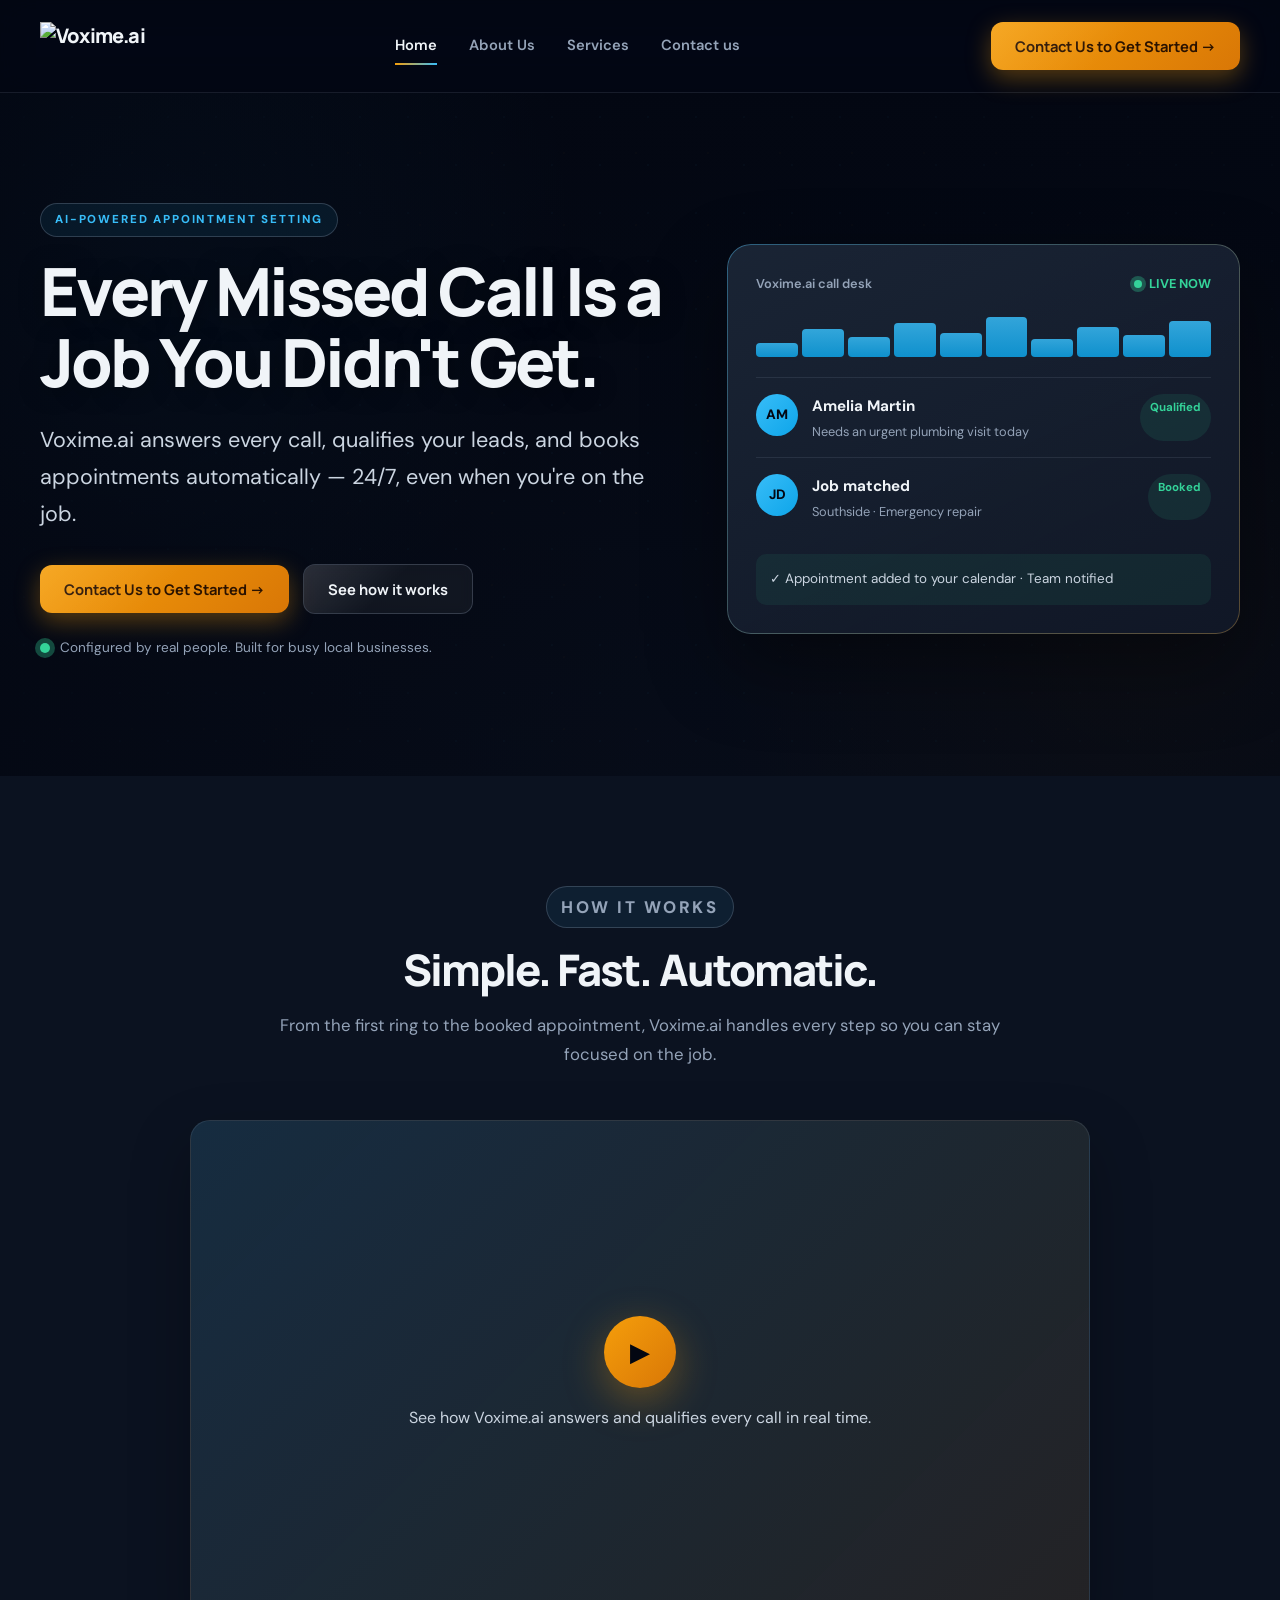
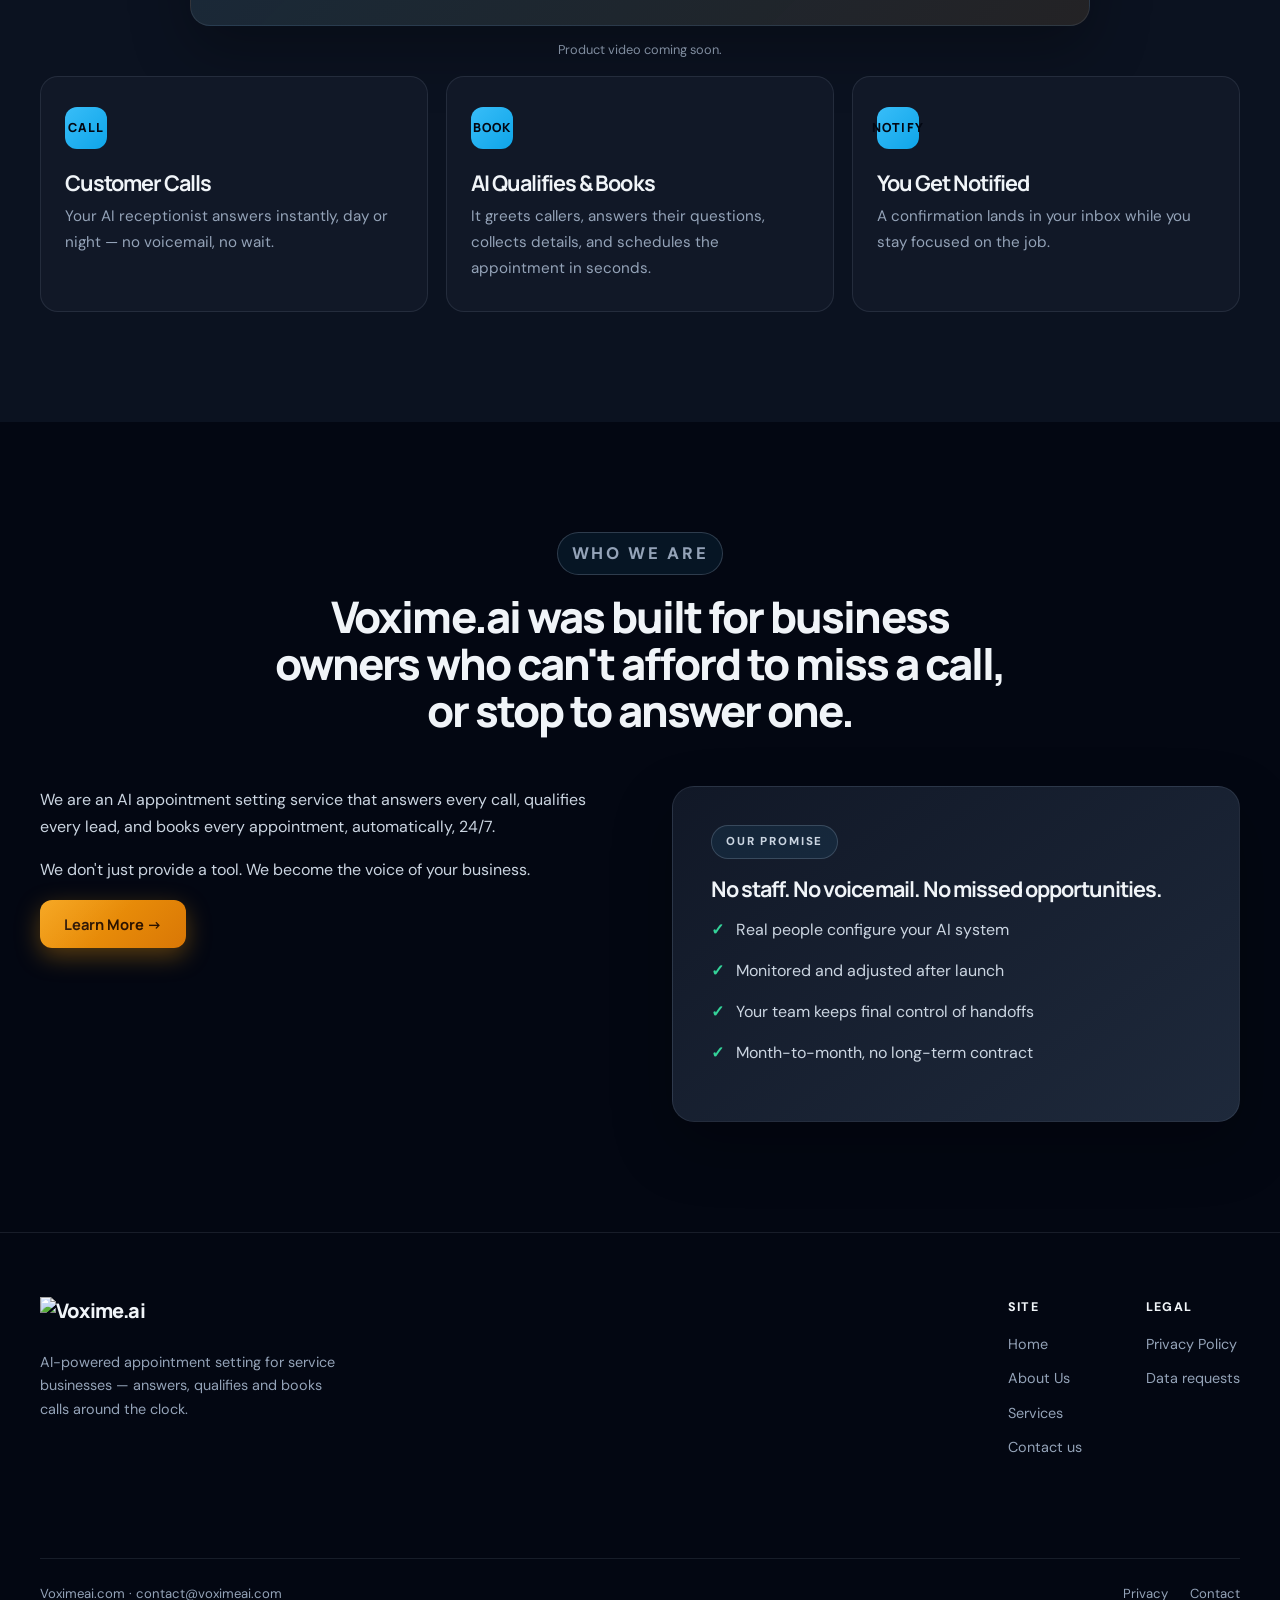
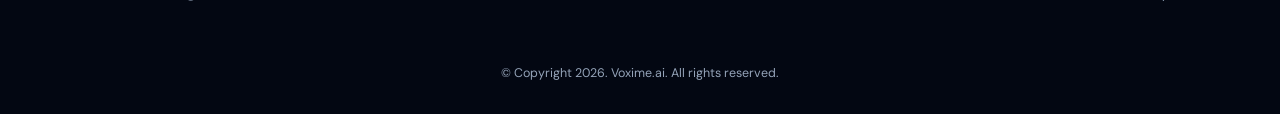
==== index.html @ 86b323f3 "First sample" ====
<!doctype html>
<html lang="en">
<head>
  <meta charset="utf-8">
  <meta name="viewport" content="width=device-width,initial-scale=1">
  <meta name="description" content="Voxime.ai answers every call, qualifies your leads, and books appointments automatically — 24/7.">
  <title>Voxime.ai | Every Missed Call Is a Job You Didn't Get</title>
  <link rel="icon" type="image/x-icon" href="favicon.ico">
  <link rel="stylesheet" href="styles.css">
</head>
<body class="voxime-scope">
  <canvas id="vox-canvas" aria-hidden="true"></canvas>

  <header class="header">
    <div class="container">
      <a class="brand" href="index.html"><img src="https://images.leadconnectorhq.com/image/f_webp/q_80/r_1200/u_https://assets.cdn.filesafe.space/rJCuCqvYiJBdzFqlkOZs/media/69e96a3b2db6a3cb8281d30a.png" alt="Voxime.ai" height="48"></a>
      <button class="menu" aria-label="Open navigation" aria-expanded="false">☰</button>
      <nav>
        <a aria-current="page" href="index.html">Home</a>
        <a href="about-us.html">About Us</a>
        <a href="services.html">Services</a>
        <a href="contactus.html">Contact us</a>
      </nav>
      <a class="cta" href="contactus.html">Contact Us to Get Started →</a>
    </div>
  </header>

  <main>
    <section class="hero">
      <img class="hero-bg" src="https://images.leadconnectorhq.com/image/f_webp/q_80/r_1200/u_https://assets.cdn.filesafe.space/rJCuCqvYiJBdzFqlkOZs/media/69e9031da48992f689a5d74e.png" alt="" aria-hidden="true" width="800" height="1200" onerror="this.style.display='none'">
      <div class="glow-orb" aria-hidden="true" style="left:-6%;top:8%"></div>
      <div class="glow-orb orb-2" aria-hidden="true" style="right:-8%;bottom:-6%"></div>
      <div class="container hero-grid">
        <div data-reveal>
          <p class="eyebrow">AI-powered appointment setting</p>
          <h1>Every Missed Call Is a Job You Didn't Get.</h1>
          <p class="lede">Voxime.ai answers every call, qualifies your leads, and books appointments automatically — 24/7, even when you're on the job.</p>
          <div class="hero-actions">
            <a class="btn amber" href="contactus.html">Contact Us to Get Started →</a>
            <a class="btn ghost" href="#how-it-works">See how it works</a>
          </div>
          <p class="microcopy"><span class="dot"></span>Configured by real people. Built for busy local businesses.</p>
        </div>

        <aside class="product-card" aria-label="Live Voxime.ai call dashboard" data-reveal style="transition-delay:.1s">
          <div class="product-top"><span>Voxime.ai call desk</span><span class="live"><i class="pulse"></i>LIVE NOW</span></div>
          <div class="live-wave" aria-hidden="true">
            <i></i><i></i><i></i><i></i><i></i><i></i><i></i><i></i><i></i><i></i>
          </div>
          <div class="call-row"><span class="avatar">AM</span><div><strong>Amelia Martin</strong><p>Needs an urgent plumbing visit today</p></div><span class="status">Qualified</span></div>
          <div class="call-row"><span class="avatar">JD</span><div><strong>Job matched</strong><p>Southside · Emergency repair</p></div><span class="status">Booked</span></div>
          <div class="insight">✓ Appointment added to your calendar · Team notified</div>
        </aside>
      </div>
    </section>

    <section id="how-it-works" class="section tint">
      <div class="container">
        <div class="section-head" data-reveal>
          <p class="eyebrow">How It Works</p>
          <h2>Simple. Fast. Automatic.</h2>
          <p>From the first ring to the booked appointment, Voxime.ai handles every step so you can stay focused on the job.</p>
        </div>
        <div class="video-embed" data-reveal>
          <div class="video-placeholder" role="img" aria-label="Voxime.ai product video">
            <button type="button" class="play-btn" aria-label="Play product video">▶</button>
            <p class="video-caption">See how Voxime.ai answers and qualifies every call in real time.</p>
          </div>
          <p class="notice" style="text-align:center;margin-top:14px">Product video coming soon.</p>
        </div>
        <div class="flow" data-reveal-group data-reveal>
          <div data-reveal-item data-step="Call">
            <h3>Customer Calls</h3>
            <p>Your AI receptionist answers instantly, day or night — no voicemail, no wait.</p>
          </div>
          <div data-reveal-item data-step="Book">
            <h3>AI Qualifies &amp; Books</h3>
            <p>It greets callers, answers their questions, collects details, and schedules the appointment in seconds.</p>
          </div>
          <div data-reveal-item data-step="Notify">
            <h3>You Get Notified</h3>
            <p>A confirmation lands in your inbox while you stay focused on the job.</p>
          </div>
        </div>
      </div>
    </section>

    <section class="section">
      <div class="container">
        <div class="section-head" data-reveal>
          <p class="eyebrow">Who We Are</p>
          <h2>Voxime.ai was built for business owners who can't afford to miss a call, or stop to answer one.</h2>
        </div>
        <div class="two">
          <div data-reveal>
            <p>We are an AI appointment setting service that answers every call, qualifies every lead, and books every appointment, automatically, 24/7.</p>
            <p>We don't just provide a tool. We become the voice of your business.</p>
            <a class="btn amber" href="about-us.html">Learn More →</a>
          </div>
          <aside class="side-panel" data-reveal style="transition-delay:.1s">
            <p class="eyebrow">Our Promise</p>
            <h3>No staff. No voicemail. No missed opportunities.</h3>
            <ul class="checklist">
              <li>Real people configure your AI system</li>
              <li>Monitored and adjusted after launch</li>
              <li>Your team keeps final control of handoffs</li>
              <li>Month-to-month, no long-term contract</li>
            </ul>
          </aside>
        </div>
      </div>
    </section>
  </main>

  <footer class="footer">
    <div class="container">
      <div class="footer-brand">
        <a class="brand" href="index.html"><img src="https://images.leadconnectorhq.com/image/f_webp/q_80/r_1200/u_https://assets.cdn.filesafe.space/rJCuCqvYiJBdzFqlkOZs/media/69e96a3b2db6a3cb8281d30a.png" alt="Voxime.ai" height="48"></a>
        <p>AI-powered appointment setting for service businesses — answers, qualifies and books calls around the clock.</p>
      </div>
      <div class="footer-cols">
        <div class="footer-col">
          <p>Site</p>
          <a href="index.html">Home</a>
          <a href="about-us.html">About Us</a>
          <a href="services.html">Services</a>
          <a href="contactus.html">Contact us</a>
        </div>
        <div class="footer-col">
          <p>Legal</p>
          <a href="privacy-policy.html">Privacy Policy</a>
          <a href="contactus.html">Data requests</a>
        </div>
      </div>
      <div class="footer-bottom">
        <span>Voximeai.com · contact@voximeai.com</span>
        <span class="footer-links"><a href="privacy-policy.html">Privacy</a><a href="contactus.html">Contact</a></span>
      </div>
      <div style="width:100%;text-align:center;margin-top:18px;font-size:.78rem;color:var(--vox-text-3)">
        © Copyright 2026. Voxime.ai. All rights reserved.
      </div>
    </div>
  </footer>

  <button class="totop" aria-label="Back to top">↑</button>
  <script src="script.js"></script>
</body>
</html>
---- styles.css ----
@import url('https://fonts.googleapis.com/css2?family=DM+Sans:opsz,wght@9..40,400;9..40,500;9..40,600;9..40,700&family=Manrope:wght@500;600;700;800;900&display=swap');

/* ======================================================================
   VOXIME.AI — AAA-ACCESSIBLE, ANIMATED, GHL-SAFE DESIGN SYSTEM
   Scope: .voxime-scope  |  Variables: --vox-*
   ====================================================================== */

.voxime-scope {
  /* ---- Tokens ---- */
  --vox-void:#030712;
  --vox-void-2:#050b18;
  --vox-navy:#0B1220;
  --vox-navy-2:#111827;
  --vox-ocean:#123a52;
  --vox-slate:#1e293b;

  --vox-sky:#38BDF8;
  --vox-sky-deep:#0EA5E9;
  --vox-sky-glow:rgba(56,189,248,.35);

  --vox-amber:#F59E0B;
  --vox-amber-deep:#D97706;
  --vox-amber-glow:rgba(245,158,11,.35);

  --vox-mint:#34D399;
  --vox-mint-deep:#059669;
  --vox-mint-glow:rgba(52,211,153,.32);

  --vox-text:#F0F4F8;
  --vox-text-2:#CBD5E1;
  --vox-text-3:#94A3B8;
  --vox-muted:#64748B;

  --vox-line:rgba(148,163,184,.14);
  --vox-line-strong:rgba(148,163,184,.28);

  --vox-max:1200px;
  --vox-ease:cubic-bezier(.22,1,.36,1);
  --vox-ease-bounce:cubic-bezier(.34,1.56,.64,1);
  --vox-shadow:0 24px 60px rgba(0,0,0,.28);
  --vox-shadow-lg:0 32px 80px rgba(0,0,0,.38);
}

/* ---- Reset within scope only ---- */
.voxime-scope,
.voxime-scope *,
.voxime-scope *::before,
.voxime-scope *::after { box-sizing:border-box; }

html { scroll-behavior:smooth; }

body.voxime-scope {
  margin:0;
  color:var(--vox-text);
  background:var(--vox-void);
  font:400 16px/1.7 'DM Sans',Arial,sans-serif;
  -webkit-font-smoothing:antialiased;
  -moz-osx-font-smoothing:grayscale;
  overflow-x:hidden;
}

.voxime-scope a { color:inherit; text-decoration:none; }
.voxime-scope img { max-width:100%; display:block; }
.voxime-scope h1,
.voxime-scope h2,
.voxime-scope h3,
.voxime-scope p { margin-top:0; }

/* ---- Accessibility: focus, selection ---- */
.voxime-scope ::selection { background:var(--vox-amber); color:var(--vox-void); }
.voxime-scope :focus-visible {
  outline:3px solid var(--vox-amber);
  outline-offset:3px;
  border-radius:6px;
}

@media (prefers-reduced-motion: reduce){
  .voxime-scope *,
  .voxime-scope *::before,
  .voxime-scope *::after {
    animation-duration:.001ms !important;
    animation-iteration-count:1 !important;
    transition-duration:.001ms !important;
    scroll-behavior:auto !important;
  }
  #vox-canvas { display:none; }
  .voxime-scope .glow-orb { display:none; }
  .voxime-scope .hero-illustration { animation:none; }
}

/* ---- Container ---- */
.voxime-scope .container {
  width:min(calc(100% - 48px), var(--vox-max));
  margin-inline:auto;
  position:relative;
  z-index:2;
}

/* ---- Typography scale (fluid, AAA-contrast) ---- */
.voxime-scope h1,
.voxime-scope h2,
.voxime-scope h3,
.voxime-scope .h1,
.voxime-scope .h2,
.voxime-scope .h3 {
  font-family:'Manrope',sans-serif;
  letter-spacing:-.045em;
  line-height:1.08;
  font-weight:800;
  color:var(--vox-text);
}

.voxime-scope h1,
.voxime-scope .h1 {
  max-width:900px;
  margin-bottom:24px;
  font-size:clamp(2.5rem, 5.2vw, 5rem);
}

.voxime-scope h2,
.voxime-scope .h2 {
  font-size:clamp(1.8rem, 3.4vw, 3rem);
  margin-bottom:18px;
}

.voxime-scope h3,
.voxime-scope .h3 {
  font-size:clamp(1.1rem, 1.8vw, 1.35rem);
  margin-bottom:10px;
  font-weight:700;
}

.voxime-scope p {
  color:var(--vox-text-2);
  margin-bottom:16px;
}

.voxime-scope .text-muted { color:var(--vox-text-3); }
.voxime-scope .text-sky { color:var(--vox-sky); }
.voxime-scope .text-amber { color:var(--vox-amber); }
.voxime-scope .text-mint { color:var(--vox-mint); }

/* ---- Buttons ---- */
.voxime-scope .btn,
.voxime-scope .cta {
  display:inline-flex;
  align-items:center;
  justify-content:center;
  gap:8px;
  padding:14px 24px;
  border:0;
  border-radius:12px;
  font:700 .92rem 'Manrope',sans-serif;
  cursor:pointer;
  position:relative;
  overflow:hidden;
  transition:transform .25s var(--vox-ease), box-shadow .25s var(--vox-ease), filter .25s;
}

.voxime-scope .btn::before,
.voxime-scope .cta::before {
  content:'';
  position:absolute;
  inset:0;
  background:linear-gradient(135deg, rgba(255,255,255,.18), transparent 50%);
  opacity:.6;
  pointer-events:none;
}

.voxime-scope .btn:active,
.voxime-scope .cta:active { transform:translateY(0) scale(.98); }

.voxime-scope .btn.amber,
.voxime-scope .cta {
  background:linear-gradient(135deg, var(--vox-amber) 0%, var(--vox-amber-deep) 100%);
  color:#2a1200;
  box-shadow:0 8px 24px var(--vox-amber-glow);
}
.voxime-scope .btn.amber:hover,
.voxime-scope .cta:hover { transform:translateY(-3px); box-shadow:0 16px 34px var(--vox-amber-glow); }

.voxime-scope .btn.sky {
  background:linear-gradient(135deg, var(--vox-sky) 0%, var(--vox-sky-deep) 100%);
  color:#001b2e;
  box-shadow:0 8px 24px var(--vox-sky-glow);
}
.voxime-scope .btn.sky:hover { transform:translateY(-3px); box-shadow:0 16px 34px var(--vox-sky-glow); }

.voxime-scope .btn.ghost {
  background:rgba(255,255,255,.05);
  border:1px solid var(--vox-line-strong);
  color:var(--vox-text);
  backdrop-filter:blur(6px);
}
.voxime-scope .btn.ghost:hover { background:rgba(255,255,255,.1); }

.voxime-scope .btn.dark {
  background:var(--vox-navy-2);
  color:var(--vox-text);
  border:1px solid var(--vox-line);
}
.voxime-scope .btn.dark:hover { background:var(--vox-slate); border-color:var(--vox-line-strong); }

.voxime-scope .btn.block { width:100%; }

/* ---- Animated waveform logo ---- */
.voxime-scope .wavemark {
  display:inline-flex;
  align-items:flex-end;
  gap:3px;
  height:20px;
  margin-right:8px;
}
.voxime-scope .wavemark i {
  display:block;
  width:4px;
  border-radius:3px;
  background:linear-gradient(180deg, var(--vox-sky), var(--vox-mint));
  animation:wavebeat 1.2s ease-in-out infinite;
  transform-origin:bottom;
}
.voxime-scope .wavemark i:nth-child(1){height:35%;animation-delay:-1.0s}
.voxime-scope .wavemark i:nth-child(2){height:100%;animation-delay:-.8s}
.voxime-scope .wavemark i:nth-child(3){height:60%;animation-delay:-.6s}
.voxime-scope .wavemark i:nth-child(4){height:85%;animation-delay:-.4s}
.voxime-scope .wavemark i:nth-child(5){height:45%;animation-delay:-.2s}

@keyframes wavebeat { 0%,100%{transform:scaleY(.45)} 50%{transform:scaleY(1)} }

/* ---- Header ---- */
.voxime-scope .header {
  position:sticky;
  top:0;
  z-index:50;
  background:rgba(3,7,18,.78);
  backdrop-filter:blur(20px) saturate(180%);
  -webkit-backdrop-filter:blur(20px) saturate(180%);
  border-bottom:1px solid var(--vox-line);
  transition:background .3s var(--vox-ease), box-shadow .3s var(--vox-ease);
}
.voxime-scope .header.scrolled {
  background:rgba(3,7,18,.94);
  box-shadow:0 12px 40px rgba(0,0,0,.35);
}
.voxime-scope .header .container {
  height:92px;
  display:flex;
  align-items:center;
  justify-content:space-between;
  gap:28px;
}
.voxime-scope .brand {
  display:flex;
  align-items:center;
  gap:8px;
  font:800 1.25rem 'Manrope',sans-serif;
  letter-spacing:-.04em;
  color:var(--vox-text);
}
.voxime-scope .brand b { color:var(--vox-sky); font-weight:800; }
.voxime-scope .brand img { height:48px; width:auto; }
.voxime-scope .footer-brand .brand img { height:40px; }

.voxime-scope nav {
  display:flex;
  align-items:center;
  gap:32px;
  color:var(--vox-text-3);
  font-size:.92rem;
  font-weight:600;
}
.voxime-scope nav a {
  position:relative;
  padding:8px 0;
  transition:color .25s;
}
.voxime-scope nav a::after {
  content:'';
  position:absolute;
  left:0;
  right:0;
  bottom:2px;
  height:2px;
  background:linear-gradient(90deg, var(--vox-amber), var(--vox-sky));
  transform:scaleX(0);
  transform-origin:left;
  transition:transform .25s var(--vox-ease);
}
.voxime-scope nav a:hover,
.voxime-scope nav a[aria-current=page] { color:var(--vox-text); }
.voxime-scope nav a:hover::after,
.voxime-scope nav a[aria-current=page]::after { transform:scaleX(1); }

.voxime-scope .menu {
  display:none;
  border:0;
  background:transparent;
  color:var(--vox-text);
  font-size:1.5rem;
  line-height:1;
  padding:8px;
  cursor:pointer;
  border-radius:8px;
}
.voxime-scope .menu:hover { background:rgba(255,255,255,.06); }

/* ---- Background canvas for particle network ---- */
#vox-canvas {
  position:fixed;
  inset:0;
  width:100%;
  height:100%;
  pointer-events:none;
  z-index:0;
  opacity:.35;
}

/* ---- Hero ---- */
.voxime-scope .hero {
  position:relative;
  overflow:hidden;
  padding:110px 0 100px;
  background:
    radial-gradient(circle at 10% 20%, rgba(56,189,248,.10) 0%, transparent 35%),
    radial-gradient(circle at 90% 80%, rgba(245,158,11,.08) 0%, transparent 35%),
    linear-gradient(180deg, var(--vox-void) 0%, var(--vox-navy) 100%);
}
.voxime-scope .hero::before {
  content:'';
  position:absolute;
  inset:0;
  background-image:
    radial-gradient(rgba(56,189,248,.06) 1px, transparent 1px),
    radial-gradient(rgba(245,158,11,.04) 1px, transparent 1px);
  background-size:48px 48px, 72px 72px;
  background-position:0 0, 24px 24px;
  pointer-events:none;
  z-index:1;
}
.voxime-scope .hero::after {
  content:'';
  position:absolute;
  inset:0;
  background:linear-gradient(90deg, rgba(3,7,18,.85) 0%, rgba(3,7,18,.55) 50%, rgba(3,7,18,.75) 100%);
  pointer-events:none;
  z-index:1;
}
.voxime-scope .hero-grid {
  position:relative;
  display:grid;
  grid-template-columns:1.1fr .9fr;
  align-items:center;
  gap:60px;
}
.voxime-scope .hero h1 {
  text-shadow:0 2px 24px rgba(0,0,0,.35);
}
.voxime-scope .hero .glow-orb {
  position:absolute;
  width:420px;
  height:420px;
  border-radius:50%;
  background:radial-gradient(circle, rgba(56,189,248,.18) 0%, transparent 65%);
  filter:blur(60px);
  pointer-events:none;
  z-index:0;
  animation:orbMove 12s ease-in-out infinite alternate;
}
.voxime-scope .hero .glow-orb.orb-2 {
  background:radial-gradient(circle, rgba(245,158,11,.14) 0%, transparent 65%);
  animation-duration:16s;
  animation-direction:alternate-reverse;
}
@keyframes orbMove {
  from{transform:translate(-10%, -10%) scale(1)}
  to{transform:translate(10%, 10%) scale(1.08)}
}

.voxime-scope .eyebrow {
  display:inline-flex;
  align-items:center;
  gap:10px;
  margin:0 0 18px;
  color:var(--vox-sky);
  text-transform:uppercase;
  letter-spacing:.16em;
  font-size:.72rem;
  font-weight:800;
  width:fit-content;
  padding:6px 14px;
  border-radius:999px;
  border:1px solid var(--vox-line-strong);
  background:rgba(56,189,248,.08);
}
.voxime-scope .eyebrow::before { display:none; }

.voxime-scope .lede {
  max-width:620px;
  margin-bottom:32px;
  color:var(--vox-text-2);
  font-size:clamp(1.1rem, 2vw, 1.35rem);
  line-height:1.7;
}
.voxime-scope .hero-actions {
  display:flex;
  flex-wrap:wrap;
  gap:14px;
  align-items:center;
  margin-bottom:22px;
}
.voxime-scope .microcopy {
  display:flex;
  align-items:center;
  gap:10px;
  color:var(--vox-text-3);
  font-size:.85rem;
}
.voxime-scope .dot {
  width:10px;
  height:10px;
  border-radius:50%;
  background:var(--vox-mint);
  box-shadow:0 0 0 5px var(--vox-mint-glow);
  animation:pulse-dot 2s infinite;
}
@keyframes pulse-dot { 50%{opacity:.6; transform:scale(.85);} }

/* ---- 3D Product card ---- */
.voxime-scope .product-card {
  position:relative;
  padding:28px;
  border-radius:24px;
  background:linear-gradient(155deg, rgba(30,41,59,.85) 0%, rgba(17,24,39,.95) 100%);
  border:1px solid var(--vox-line);
  box-shadow:var(--vox-shadow-lg);
  transform-style:preserve-3d;
  transition:transform .4s var(--vox-ease), box-shadow .4s;
}
.voxime-scope .product-card:hover {
  transform:perspective(1000px) rotateX(2deg) rotateY(-2deg) translateZ(8px);
  box-shadow:0 40px 90px rgba(0,0,0,.45);
}
.voxime-scope .product-card::after {
  content:'';
  position:absolute;
  inset:-1px;
  border-radius:24px;
  padding:1px;
  background:linear-gradient(135deg, rgba(56,189,248,.35), rgba(245,158,11,.25));
  -webkit-mask:linear-gradient(#000 0 0) content-box, linear-gradient(#000 0 0);
  -webkit-mask-composite:xor;
  mask-composite:exclude;
  pointer-events:none;
}
.voxime-scope .product-top {
  display:flex;
  align-items:center;
  justify-content:space-between;
  margin-bottom:22px;
  color:var(--vox-text-3);
  font-size:.8rem;
  font-weight:600;
}
.voxime-scope .live {
  display:inline-flex;
  align-items:center;
  gap:7px;
  color:var(--vox-mint);
  font-weight:700;
}
.voxime-scope .pulse {
  width:8px;
  height:8px;
  border-radius:50%;
  background:var(--vox-mint);
  box-shadow:0 0 0 4px var(--vox-mint-glow);
  animation:pulse-live 1.8s infinite;
}
@keyframes pulse-live { 50%{opacity:.35; transform:scale(.75);} }

.voxime-scope .live-wave {
  display:flex;
  align-items:flex-end;
  gap:4px;
  height:40px;
  margin:10px 0 20px;
}
.voxime-scope .live-wave i {
  flex:1;
  border-radius:4px;
  background:linear-gradient(180deg, var(--vox-sky), var(--vox-sky-deep));
  animation:wavebar 1.2s ease-in-out infinite;
  opacity:.85;
}
.voxime-scope .live-wave i:nth-child(1){height:35%;animation-delay:-.9s}
.voxime-scope .live-wave i:nth-child(2){height:70%;animation-delay:-.7s}
.voxime-scope .live-wave i:nth-child(3){height:50%;animation-delay:-1.1s}
.voxime-scope .live-wave i:nth-child(4){height:85%;animation-delay:-.5s}
.voxime-scope .live-wave i:nth-child(5){height:60%;animation-delay:-.8s}
.voxime-scope .live-wave i:nth-child(6){height:100%;animation-delay:-.3s}
.voxime-scope .live-wave i:nth-child(7){height:45%;animation-delay:-1.0s}
.voxime-scope .live-wave i:nth-child(8){height:75%;animation-delay:-.6s}
.voxime-scope .live-wave i:nth-child(9){height:55%;animation-delay:-.4s}
.voxime-scope .live-wave i:nth-child(10){height:90%;animation-delay:-.2s}
@keyframes wavebar { 0%,100%{transform:scaleY(.6)} 50%{transform:scaleY(1)} }

.voxime-scope .call-row {
  display:flex;
  gap:14px;
  padding:16px 0;
  border-top:1px solid var(--vox-line);
  opacity:0;
  animation:rowin .6s var(--vox-ease) forwards;
}
.voxime-scope .call-row:nth-child(3){animation-delay:.15s}
.voxime-scope .call-row:nth-child(4){animation-delay:.3s}
@keyframes rowin { from{opacity:0; transform:translateY(8px)} to{opacity:1; transform:translateY(0)} }

.voxime-scope .avatar {
  flex:0 0 42px;
  height:42px;
  border-radius:50%;
  display:grid;
  place-items:center;
  background:linear-gradient(135deg, var(--vox-sky), var(--vox-sky-deep));
  color:var(--vox-void);
  font-weight:800;
  font-size:.85rem;
}
.voxime-scope .call-row strong { display:block; color:var(--vox-text); font-size:.95rem; }
.voxime-scope .call-row p { margin:3px 0 0; color:var(--vox-text-3); font-size:.8rem; line-height:1.4; }
.voxime-scope .call-row .status {
  margin-left:auto;
  color:var(--vox-mint);
  font-size:.72rem;
  font-weight:700;
  white-space:nowrap;
  background:rgba(52,211,153,.1);
  padding:4px 10px;
  border-radius:999px;
}
.voxime-scope .insight {
  margin-top:18px;
  padding:14px;
  border-radius:10px;
  background:rgba(52,211,153,.08);
  color:var(--vox-text-2);
  font-size:.84rem;
  display:flex;
  align-items:center;
  gap:10px;
}

/* ---- Sections ---- */
.voxime-scope .section { padding:110px 0; position:relative; }
.voxime-scope .tint { background:var(--vox-navy); }
.voxime-scope .section-head { max-width:760px; margin:0 auto 52px; text-align:center; }
.voxime-scope .section-head p { color:var(--vox-text-3); font-size:1.05rem; }
.voxime-scope .section-head.left { text-align:left; margin-left:0; margin-right:auto; }

/* ---- Stats bar ---- */
.voxime-scope .signal-bar {
  display:grid;
  grid-template-columns:repeat(3,1fr);
  border:1px solid var(--vox-line);
  border-radius:20px;
  overflow:hidden;
  background:linear-gradient(145deg, rgba(17,24,39,.95), rgba(11,18,32,.98));
  box-shadow:var(--vox-shadow);
}
.voxime-scope .signal {
  padding:34px 32px;
  border-right:1px solid var(--vox-line);
  position:relative;
}
.voxime-scope .signal:last-child { border-right:0; }
.voxime-scope .signal b {
  display:block;
  margin-bottom:6px;
  font:800 2.4rem 'Manrope',sans-serif;
  letter-spacing:-.05em;
  background:linear-gradient(135deg, var(--vox-text) 0%, var(--vox-sky) 100%);
  -webkit-background-clip:text;
  background-clip:text;
  -webkit-text-fill-color:transparent;
}
.voxime-scope .signal span { color:var(--vox-text-3); font-size:.9rem; }

/* ---- Process / Flow ---- */
.voxime-scope .flow {
  display:grid;
  grid-template-columns:repeat(3,1fr);
  gap:18px;
  align-items:stretch;
}
.voxime-scope .flow .step,
.voxime-scope .flow > div {
  position:relative;
  padding:30px 24px;
  border-radius:18px;
  background:var(--vox-navy-2);
  border:1px solid var(--vox-line);
  transition:transform .35s var(--vox-ease), box-shadow .35s, border-color .35s;
  transform-style:preserve-3d;
}
.voxime-scope .flow .step:hover,
.voxime-scope .flow > div:hover {
  transform:translateY(-8px) translateZ(12px);
  border-color:var(--vox-line-strong);
  box-shadow:0 24px 50px rgba(0,0,0,.25);
}
.voxime-scope .flow .step::before,
.voxime-scope .flow > div::before {
  content:attr(data-step);
  display:inline-flex;
  align-items:center;
  justify-content:center;
  width:42px;
  height:42px;
  border-radius:12px;
  margin-bottom:22px;
  background:linear-gradient(135deg, var(--vox-sky), var(--vox-sky-deep));
  color:var(--vox-void);
  font:800 .78rem 'Manrope',sans-serif;
  text-transform:uppercase;
  letter-spacing:.1em;
}
.voxime-scope .flow h3 { color:var(--vox-text); }
.voxime-scope .flow p { margin:0; color:var(--vox-text-3); font-size:.95rem; }

/* ---- Card grids ---- */
.voxime-scope .grid {
  display:grid;
  grid-template-columns:repeat(3,1fr);
  gap:20px;
}
.voxime-scope .card {
  padding:32px;
  border-radius:20px;
  background:var(--vox-navy-2);
  border:1px solid var(--vox-line);
  transition:transform .35s var(--vox-ease), box-shadow .35s, border-color .35s;
  transform-style:preserve-3d;
}
.voxime-scope .card:hover {
  transform:perspective(1000px) rotateX(1deg) rotateY(-1deg) translateY(-8px);
  border-color:var(--vox-line-strong);
  box-shadow:0 24px 55px rgba(0,0,0,.3);
}
.voxime-scope .card-icon {
  display:grid;
  place-items:center;
  width:52px;
  height:52px;
  margin-bottom:24px;
  border-radius:14px;
  background:linear-gradient(135deg, rgba(56,189,248,.15), rgba(52,211,153,.12));
  color:var(--vox-sky);
  font-size:1.3rem;
  font-weight:800;
}
.voxime-scope .card h3 { color:var(--vox-text); }
.voxime-scope .card p { margin:0; color:var(--vox-text-3); font-size:.95rem; }

/* ---- Two column / side panel ---- */
.voxime-scope .two {
  display:grid;
  grid-template-columns:1fr 1fr;
  align-items:start;
  gap:64px;
}
.voxime-scope .two > * { min-width:0; }
.voxime-scope .two > div,
.voxime-scope .two > aside,
.voxime-scope .two > form { width:100%; }
.voxime-scope .two > .form { margin-top:0; }
.voxime-scope .side-panel {
  padding:38px;
  border-radius:22px;
  background:linear-gradient(145deg, var(--vox-navy-2) 0%, var(--vox-slate) 100%);
  border:1px solid var(--vox-line);
  box-shadow:var(--vox-shadow);
}
.voxime-scope .side-panel p { color:var(--vox-text-2); }
.voxime-scope .checklist { padding:0; list-style:none; }
.voxime-scope .checklist li {
  margin:14px 0;
  color:var(--vox-text-2);
  display:flex;
  align-items:flex-start;
  gap:12px;
}
.voxime-scope .checklist li::before {
  content:'✓';
  color:var(--vox-mint);
  font-weight:800;
  flex:0 0 auto;
}

/* ---- Team ---- */
.voxime-scope .team-grid {
  display:grid;
  grid-template-columns:repeat(3,1fr);
  gap:24px;
}
.voxime-scope .team-card {
  padding:28px;
  border-radius:20px;
  background:var(--vox-navy-2);
  border:1px solid var(--vox-line);
  text-align:center;
  transition:transform .35s var(--vox-ease), box-shadow .35s;
}
.voxime-scope .team-card:hover {
  transform:translateY(-8px);
  box-shadow:var(--vox-shadow);
}
.voxime-scope .team-card .avatar {
  width:88px;
  height:88px;
  margin:0 auto 18px;
  font-size:1.6rem;
}
.voxime-scope .team-card .role {
  display:block;
  color:var(--vox-sky);
  font-size:.78rem;
  font-weight:700;
  text-transform:uppercase;
  letter-spacing:.1em;
  margin-bottom:10px;
}
.voxime-scope .team-card p { font-size:.92rem; color:var(--vox-text-3); margin:0; }
.voxime-scope .team-photo {
  position:relative;
  width:120px;
  height:120px;
  margin:0 auto 18px;
  border-radius:50%;
  padding:4px;
  background:linear-gradient(135deg, var(--vox-sky), var(--vox-amber));
  box-shadow:0 12px 40px rgba(0,0,0,.25);
  transition:transform .35s var(--vox-ease), box-shadow .35s;
}
.voxime-scope .team-photo img {
  width:100%;
  height:100%;
  object-fit:cover;
  border-radius:50%;
  border:3px solid var(--vox-navy-2);
  filter:grayscale(15%) contrast(1.05);
  transition:filter .35s, transform .35s var(--vox-ease);
}
.voxime-scope .team-card:hover .team-photo {
  transform:scale(1.05) translateY(-4px);
  box-shadow:0 20px 50px rgba(56,189,248,.18);
}
.voxime-scope .team-card:hover .team-photo img {
  filter:grayscale(0%) contrast(1.08);
}

/* ---- Hero background image overlay ---- */
.voxime-scope .hero-bg {
  position:absolute;
  inset:0;
  width:100%;
  height:100%;
  object-fit:cover;
  object-position:center;
  opacity:.22;
  pointer-events:none;
  z-index:0;
  mask-image:linear-gradient(180deg, rgba(0,0,0,.9) 0%, transparent 85%);
  -webkit-mask-image:linear-gradient(180deg, rgba(0,0,0,.9) 0%, transparent 85%);
}
.voxime-scope .hero-with-image {
  display:flex;
  flex-direction:column;
  align-items:center;
  justify-content:center;
  text-align:center;
  min-height:55vh;
}
.voxime-scope .hero-with-image .container { z-index:2; }
.voxime-scope .hero-illustration {
  position:absolute;
  right:-8%;
  bottom:-12%;
  width:min(520px, 45vw);
  height:auto;
  opacity:.28;
  pointer-events:none;
  z-index:1;
  filter:drop-shadow(0 24px 60px rgba(0,0,0,.35));
  animation:floaty 8s ease-in-out infinite;
}
.voxime-scope .hero-illustration.contact-illustration {
  right:-10%;
  bottom:-18%;
  width:min(420px, 40vw);
  opacity:.22;
}
.voxime-scope .contact-split { align-items:stretch; }
.voxime-scope .contact-visual {
  display:grid;
  grid-template-columns:1fr 1fr;
  gap:48px;
  align-items:center;
}
.voxime-scope .contact-visual img {
  width:100%;
  height:auto;
  border-radius:20px;
  object-fit:cover;
  box-shadow:var(--vox-shadow);
}
.voxime-scope .contact-copy { min-width:0; }
@media(max-width:900px){
  .voxime-scope .contact-visual { grid-template-columns:1fr; }
}
.voxime-scope .video-embed {
  max-width:900px;
  margin:0 auto;
}
.voxime-scope .video-placeholder {
  position:relative;
  aspect-ratio:16/9;
  border-radius:20px;
  overflow:hidden;
  background:
    linear-gradient(135deg, rgba(56,189,248,.12), rgba(245,158,11,.08)),
    var(--vox-navy-2);
  border:1px solid var(--vox-line);
  display:flex;
  flex-direction:column;
  align-items:center;
  justify-content:center;
  gap:16px;
  text-align:center;
  padding:24px;
  box-shadow:var(--vox-shadow);
}
.voxime-scope .video-placeholder .play-btn {
  width:72px;
  height:72px;
  border-radius:50%;
  display:grid;
  place-items:center;
  background:linear-gradient(135deg, var(--vox-amber), var(--vox-amber-deep));
  color:var(--vox-void);
  font-size:1.6rem;
  box-shadow:0 12px 40px var(--vox-amber-glow);
  cursor:pointer;
  transition:transform .25s var(--vox-ease), box-shadow .25s;
  border:0;
}
.voxime-scope .video-placeholder .play-btn:hover { transform:scale(1.08); }
.voxime-scope .video-placeholder .play-btn:focus-visible { outline:3px solid var(--vox-sky); outline-offset:4px; }
.voxime-scope .video-placeholder .video-caption {
  max-width:480px;
  margin:0;
  color:var(--vox-text-2);
  font-size:1rem;
}
@keyframes floaty {
  0%,100%{transform:translateY(0) rotate(0deg)}
  50%{transform:translateY(-14px) rotate(1deg)}
}

/* ---- Plans ---- */
.voxime-scope .plans {
  display:grid;
  grid-template-columns:repeat(2,1fr);
  gap:24px;
  align-items:stretch;
}
.voxime-scope .plan {
  display:flex;
  flex-direction:column;
  padding:36px;
  border-radius:22px;
  background:var(--vox-navy-2);
  border:1px solid var(--vox-line);
  position:relative;
  transition:transform .35s var(--vox-ease), box-shadow .35s, border-color .35s;
  transform-style:preserve-3d;
}
.voxime-scope .plan:hover {
  transform:translateY(-6px);
  box-shadow:var(--vox-shadow-lg);
}
.voxime-scope .plan.popular {
  border:2px solid var(--vox-amber);
  box-shadow:0 20px 50px rgba(245,158,11,.12);
}
.voxime-scope .plan.popular:hover { box-shadow:0 28px 60px rgba(245,158,11,.18); }
.voxime-scope .ribbon {
  position:absolute;
  right:22px;
  top:22px;
  padding:6px 12px;
  border-radius:999px;
  background:var(--vox-amber);
  color:#2a1200;
  font-size:.68rem;
  font-weight:800;
  text-transform:uppercase;
  letter-spacing:.08em;
}
.voxime-scope .plan .tag {
  margin-bottom:10px;
  color:var(--vox-sky);
  text-transform:uppercase;
  letter-spacing:.12em;
  font-size:.7rem;
  font-weight:800;
}
.voxime-scope .plan h2 { font-size:2rem; margin-bottom:8px; }
.voxime-scope .plan .price-like {
  padding:16px 0;
  margin:18px 0;
  border-top:1px solid var(--vox-line);
  border-bottom:1px solid var(--vox-line);
  color:var(--vox-text-2);
  font-size:1.05rem;
}
.voxime-scope .plan .btn { margin-top:auto; align-self:flex-start; }

/* ---- FAQ ---- */
.voxime-scope .faq {
  border-top:1px solid var(--vox-line);
  padding:22px 0;
}
.voxime-scope .faq summary {
  display:flex;
  justify-content:space-between;
  align-items:center;
  cursor:pointer;
  font:700 1.05rem 'Manrope',sans-serif;
  color:var(--vox-text);
  list-style:none;
  gap:18px;
}
.voxime-scope .faq summary::-webkit-details-marker { display:none; }
.voxime-scope .faq summary .ico {
  flex:0 0 auto;
  width:28px;
  height:28px;
  border-radius:50%;
  background:var(--vox-slate);
  color:var(--vox-sky);
  display:grid;
  place-items:center;
  font-size:1rem;
  transition:transform .25s var(--vox-ease), background .25s;
}
.voxime-scope .faq[open] summary .ico { transform:rotate(45deg); background:var(--vox-sky); color:var(--vox-void); }
.voxime-scope .faq .faq-body { max-width:780px; margin-top:14px; color:var(--vox-text-3); }
.voxime-scope .faq .faq-body p { margin:0; }

/* ---- Form ---- */
.voxime-scope .form {
  padding:36px;
  border-radius:22px;
  background:var(--vox-navy-2);
  border:1px solid var(--vox-line);
  box-shadow:var(--vox-shadow);
}
.voxime-scope .field { margin:0 0 18px; }
.voxime-scope .form label { display:block; margin:0 0 8px; color:var(--vox-text-2); font-size:.85rem; font-weight:700; }
.voxime-scope .form input,
.voxime-scope .form select,
.voxime-scope .form textarea {
  width:100%;
  padding:14px 16px;
  border:1px solid var(--vox-line);
  border-radius:12px;
  background:var(--vox-navy);
  color:var(--vox-text);
  font:inherit;
  transition:border .2s, box-shadow .2s, background .2s;
}
.voxime-scope .form input:focus,
.voxime-scope .form select:focus,
.voxime-scope .form textarea:focus {
  outline:0;
  border-color:var(--vox-sky);
  background:var(--vox-void-2);
  box-shadow:0 0 0 4px var(--vox-sky-glow);
}
.voxime-scope .form textarea { min-height:120px; resize:vertical; }
.voxime-scope .field.error input,
.voxime-scope .field.error textarea { border-color:#ef4444; }
.voxime-scope .field .err-msg { display:none; margin-top:6px; color:#f87171; font-size:.8rem; font-weight:600; }
.voxime-scope .field.error .err-msg { display:block; }
.voxime-scope .form .consent { display:flex; align-items:flex-start; gap:12px; margin:16px 0; }
.voxime-scope .form .consent input { width:auto; margin-top:4px; accent-color:var(--vox-sky); }
.voxime-scope .form .consent label { margin:0; font-weight:400; color:var(--vox-text-3); font-size:.82rem; line-height:1.55; }
.voxime-scope .success {
  display:none;
  margin-top:16px;
  padding:14px 16px;
  border-radius:10px;
  background:rgba(52,211,153,.12);
  color:var(--vox-mint);
  font-size:.9rem;
  font-weight:700;
  align-items:center;
  gap:10px;
}
.voxime-scope .success.show { display:flex; }
.voxime-scope .notice { color:var(--vox-text-3); font-size:.8rem; line-height:1.5; }

/* ---- Footer ---- */
.voxime-scope .footer {
  padding:64px 0 30px;
  background:var(--vox-void);
  border-top:1px solid var(--vox-line);
  color:var(--vox-text-3);
}
.voxime-scope .footer .container {
  display:flex;
  justify-content:space-between;
  align-items:flex-start;
  flex-wrap:wrap;
  gap:40px;
}
.voxime-scope .footer-brand { max-width:300px; }
.voxime-scope .footer-brand .brand { color:var(--vox-text); margin-bottom:14px; }
.voxime-scope .footer-brand p { color:var(--vox-text-3); font-size:.9rem; line-height:1.65; }
.voxime-scope .footer-cols { display:flex; gap:64px; flex-wrap:wrap; }
.voxime-scope .footer-col p {
  margin:0 0 14px;
  color:var(--vox-text);
  font-size:.78rem;
  font-weight:800;
  text-transform:uppercase;
  letter-spacing:.1em;
}
.voxime-scope .footer-col a { display:block; margin:10px 0; color:var(--vox-text-3); font-size:.9rem; transition:color .2s; }
.voxime-scope .footer-col a:hover { color:var(--vox-sky); }
.voxime-scope .footer-bottom {
  width:100%;
  margin-top:48px;
  padding-top:24px;
  border-top:1px solid var(--vox-line);
  display:flex;
  justify-content:space-between;
  align-items:center;
  flex-wrap:wrap;
  gap:16px;
  font-size:.82rem;
}
.voxime-scope .footer-links { display:flex; gap:22px; }

/* ---- Back to top ---- */
.voxime-scope .totop {
  position:fixed;
  right:22px;
  bottom:22px;
  width:48px;
  height:48px;
  border-radius:50%;
  background:var(--vox-navy-2);
  color:var(--vox-text);
  display:grid;
  place-items:center;
  border:1px solid var(--vox-line-strong);
  opacity:0;
  pointer-events:none;
  transform:translateY(12px);
  transition:opacity .3s, transform .3s, background .3s, box-shadow .3s;
  z-index:40;
  cursor:pointer;
  font-size:1.2rem;
}
.voxime-scope .totop.show { opacity:1; pointer-events:auto; transform:translateY(0); }
.voxime-scope .totop:hover { background:var(--vox-slate); box-shadow:0 8px 24px rgba(0,0,0,.25); }

/* ---- Scroll reveal ---- */
.voxime-scope [data-reveal] {
  opacity:0;
  transform:translateY(30px);
  transition:opacity .8s var(--vox-ease), transform .8s var(--vox-ease);
}
.voxime-scope [data-reveal].in { opacity:1; transform:translateY(0); }

.voxime-scope [data-reveal-group] [data-reveal-item] {
  opacity:0;
  transform:translateY(24px);
  transition:opacity .7s var(--vox-ease), transform .7s var(--vox-ease);
}
.voxime-scope [data-reveal-group].in [data-reveal-item] { opacity:1; transform:translateY(0); }
.voxime-scope [data-reveal-group].in [data-reveal-item]:nth-child(1){transition-delay:.06s}
.voxime-scope [data-reveal-group].in [data-reveal-item]:nth-child(2){transition-delay:.14s}
.voxime-scope [data-reveal-group].in [data-reveal-item]:nth-child(3){transition-delay:.22s}
.voxime-scope [data-reveal-group].in [data-reveal-item]:nth-child(4){transition-delay:.30s}
.voxime-scope [data-reveal-group].in [data-reveal-item]:nth-child(5){transition-delay:.38s}

/* ---- Gradient text utility ---- */
.voxime-scope .gradient-text {
  background:linear-gradient(135deg, var(--vox-text) 0%, var(--vox-sky) 100%);
  -webkit-background-clip:text;
  background-clip:text;
  -webkit-text-fill-color:transparent;
}

/* ---- Video feature ---- */
.voxime-scope .video-feature { display:grid; grid-template-columns:.9fr 1.1fr; gap:64px; align-items:center; }
.voxime-scope .video-frame {
  position:relative;
  aspect-ratio:16/9;
  border-radius:20px;
  overflow:hidden;
  background:linear-gradient(135deg, var(--vox-ocean), var(--vox-navy));
  box-shadow:var(--vox-shadow-lg);
  border:1px solid var(--vox-line);
}
.voxime-scope .video-frame video { width:100%; height:100%; object-fit:cover; display:block; background:var(--vox-navy); }
.voxime-scope .video-frame .video-placeholder {
  position:absolute;
  inset:0;
  display:flex;
  flex-direction:column;
  align-items:center;
  justify-content:center;
  gap:16px;
  color:var(--vox-text-2);
  text-align:center;
  padding:30px;
}
.voxime-scope .video-frame .play-badge {
  width:72px;
  height:72px;
  border-radius:50%;
  background:rgba(56,189,248,.15);
  border:1px solid rgba(56,189,248,.35);
  display:grid;
  place-items:center;
  transition:transform .3s var(--vox-ease), background .3s, box-shadow .3s;
  cursor:pointer;
}
.voxime-scope .video-frame .play-badge::before {
  content:'';
  border-style:solid;
  border-width:12px 0 12px 20px;
  border-color:transparent transparent transparent var(--vox-sky);
  margin-left:5px;
}
.voxime-scope .video-frame:hover .play-badge {
  transform:scale(1.1);
  background:rgba(56,189,248,.25);
  box-shadow:0 0 40px var(--vox-sky-glow);
}
.voxime-scope .video-frame.has-video .video-placeholder { display:none; }
.voxime-scope .video-frame .video-caption { margin-top:16px; color:var(--vox-text-3); font-size:.85rem; }

/* ---- Policy / TOC ---- */
.voxime-scope .policy { max-width:900px; }
.voxime-scope .policy h2 { margin-top:48px; font-size:1.6rem; }
.voxime-scope .policy h2:first-of-type { margin-top:0; }
.voxime-scope .toc { display:grid; grid-template-columns:1fr 1fr; gap:10px; padding:24px 0; }
.voxime-scope .toc a { color:var(--vox-sky); font-weight:600; padding:6px 0; transition:color .2s; }
.voxime-scope .toc a:hover { color:var(--vox-amber); }
.voxime-scope .policy a { color:var(--vox-sky); font-weight:600; text-decoration:underline; text-underline-offset:3px; }

/* ---- Decorative glows ---- */
.voxime-scope .glow-orb {
  position:absolute;
  border-radius:50%;
  filter:blur(80px);
  opacity:.25;
  pointer-events:none;
  z-index:0;
}
.voxime-scope .glow-orb.sky { background:var(--vox-sky); width:400px; height:400px; }
.voxime-scope .glow-orb.amber { background:var(--vox-amber); width:320px; height:320px; }
.voxime-scope .glow-orb.mint { background:var(--vox-mint); width:280px; height:280px; }

/* ---- Responsive ---- */
@media(max-width:1024px){
  .voxime-scope .hero-grid { grid-template-columns:1fr; gap:50px; }
  .voxime-scope .product-card { max-width:540px; }
  .voxime-scope .two { grid-template-columns:1fr; gap:48px; }
  .voxime-scope .video-feature { grid-template-columns:1fr; gap:48px; }
}

@media(max-width:900px){
  .voxime-scope .grid, .voxime-scope .team-grid { grid-template-columns:1fr 1fr; }
  .voxime-scope .flow { grid-template-columns:1fr 1fr; }
  .voxime-scope .signal-bar { grid-template-columns:1fr; }
  .voxime-scope .signal { border-right:0; border-bottom:1px solid var(--vox-line); }
  .voxime-scope .signal:last-child { border-bottom:0; }
}

@media(max-width:800px){
  .voxime-scope .header .cta { display:none; }
  .voxime-scope .menu { display:block; }
  .voxime-scope .header nav {
    display:flex;
    flex-direction:column;
    align-items:flex-start;
    gap:4px;
    position:absolute;
    top:100%;
    left:0;
    right:0;
    padding:10px 24px 24px;
    background:var(--vox-void);
    border-bottom:1px solid var(--vox-line);
    max-height:0;
    overflow:hidden;
    transition:max-height .35s var(--vox-ease), padding .35s;
  }
  .voxime-scope .header nav.open { max-height:360px; }
  .voxime-scope .header nav a { width:100%; padding:14px 0; border-bottom:1px solid var(--vox-line); }
  .voxime-scope .hero { padding:80px 0; }
  .voxime-scope .section { padding:80px 0; }
  .voxime-scope .plans { grid-template-columns:1fr; }
  .voxime-scope .flow { grid-template-columns:1fr; }
  .voxime-scope .grid, .voxime-scope .team-grid, .voxime-scope .testimonials { grid-template-columns:1fr; }
  .voxime-scope .footer .container { flex-direction:column; }
  .voxime-scope .footer-cols { gap:36px; }
}

@media(max-width:480px){
  .voxime-scope .container { width:min(calc(100% - 32px), var(--vox-max)); }
  .voxime-scope h1 { font-size:2.1rem; }
  .voxime-scope .hero-actions .btn, .voxime-scope .hero-actions .cta { width:100%; }
  .voxime-scope .card, .voxime-scope .form, .voxime-scope .plan { padding:24px; }
  .voxime-scope .totop { right:14px; bottom:14px; }
  .voxime-scope .toc { grid-template-columns:1fr; }
}

@media(max-width:900px){
  .voxime-scope .hero-illustration {
    width:min(340px, 70vw);
    right:-4%;
    bottom:-6%;
    opacity:.18;
  }
}
@media(max-width:600px){
  .voxime-scope .hero-illustration { display:none; }
  .voxime-scope .hero-with-image { min-height:auto; padding:110px 0 100px; }
}
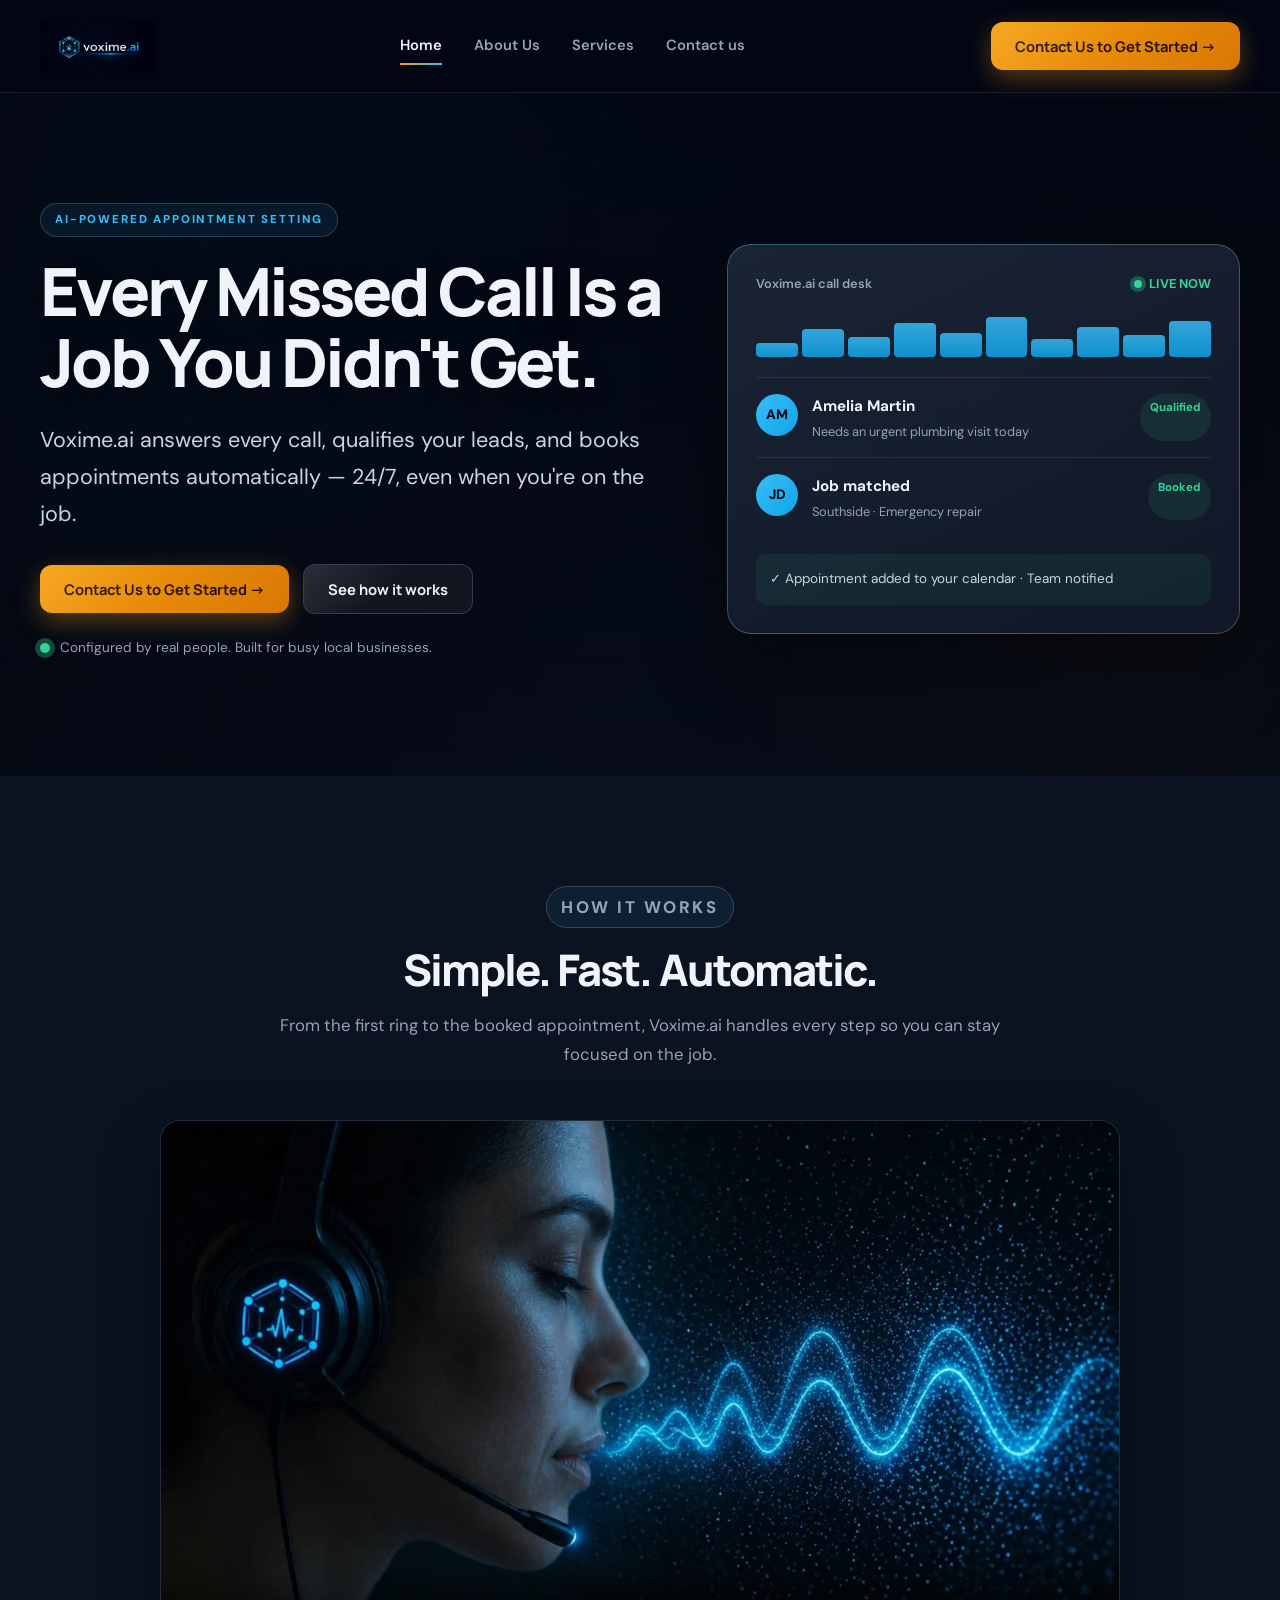
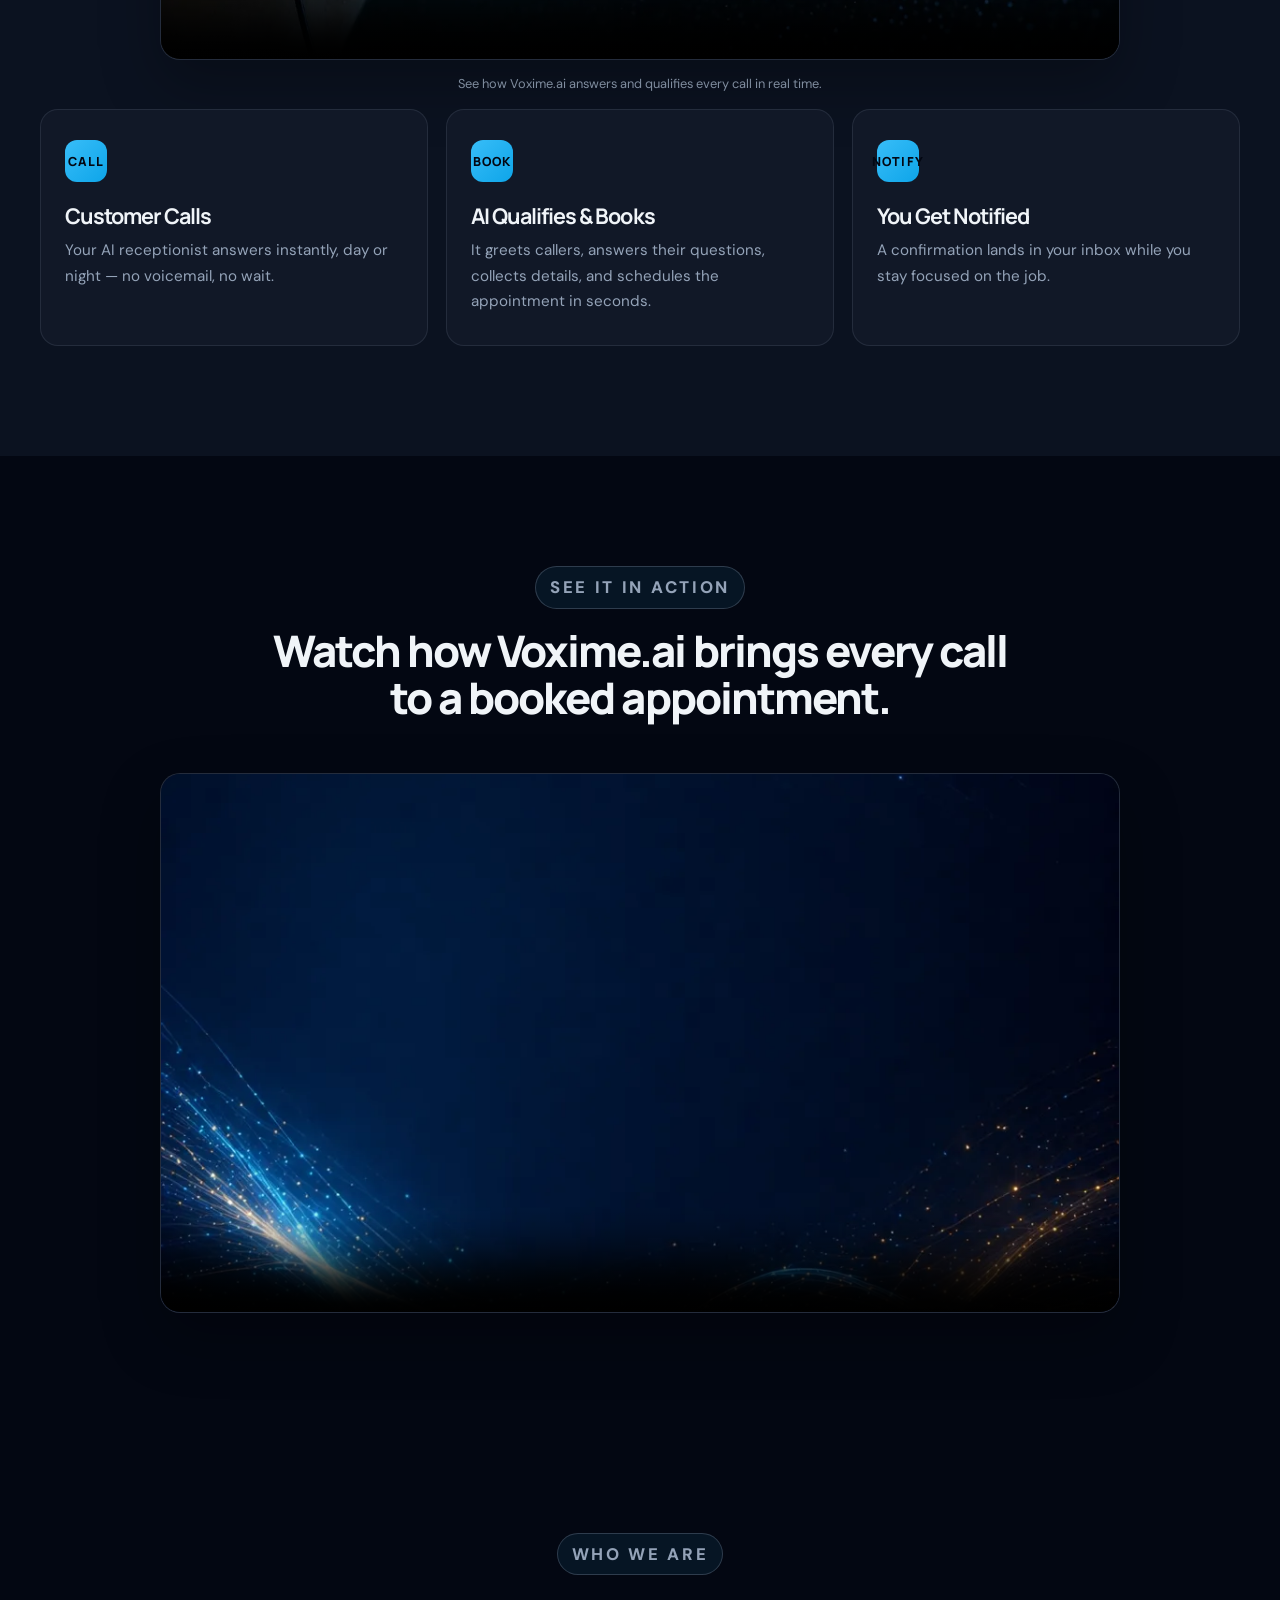
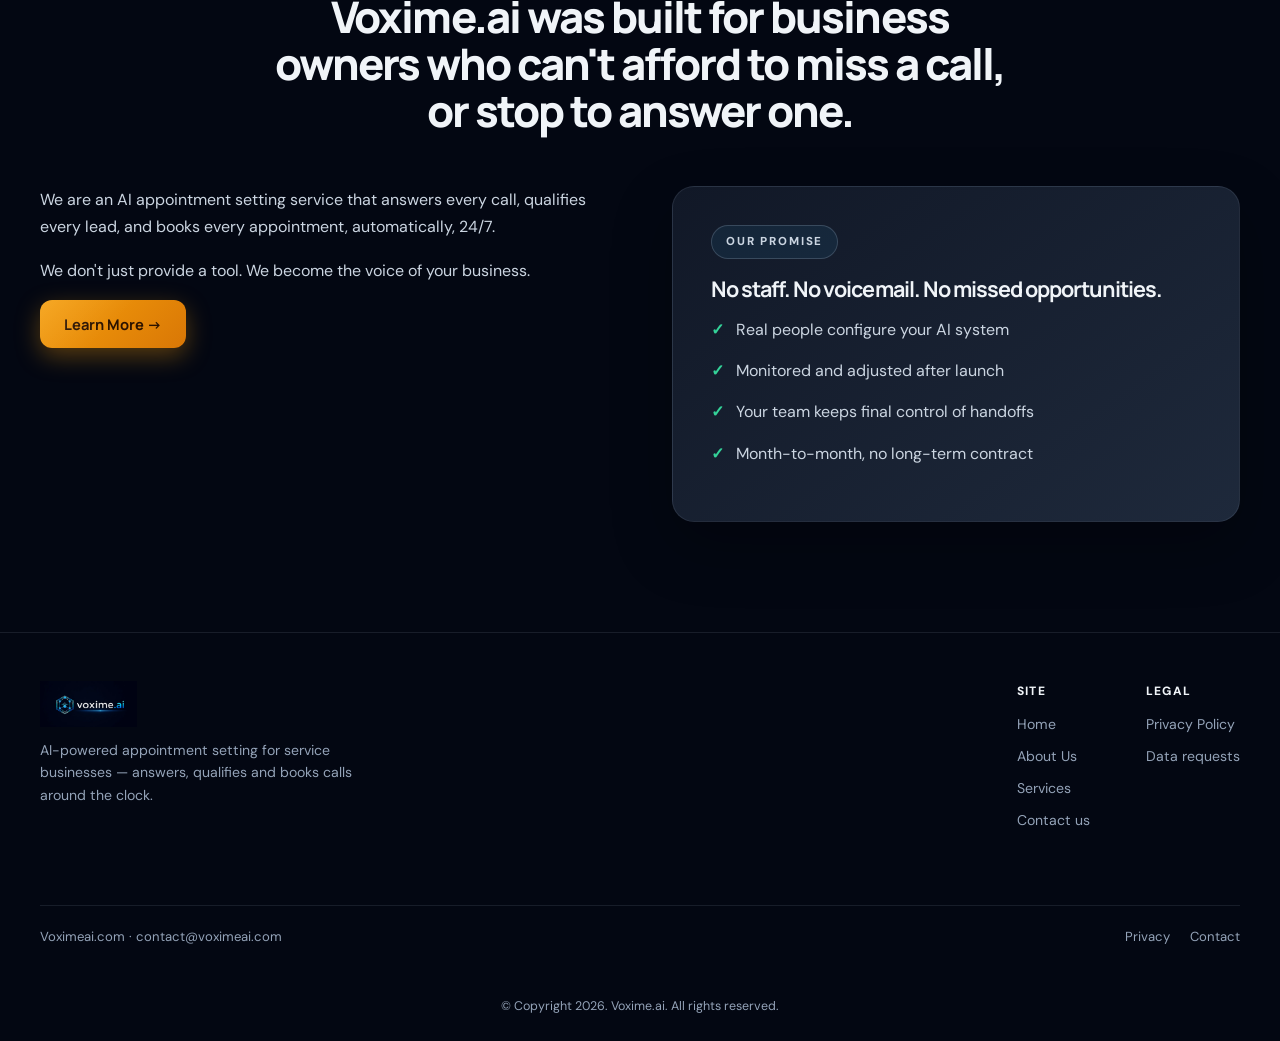
==== commit 22c8d1f0: "final hosting" ====
--- a/index.html
+++ b/index.html
@@ -13,7 +13,7 @@
 
   <header class="header">
     <div class="container">
-      <a class="brand" href="index.html"><img src="https://images.leadconnectorhq.com/image/f_webp/q_80/r_1200/u_https://assets.cdn.filesafe.space/rJCuCqvYiJBdzFqlkOZs/media/69e96a3b2db6a3cb8281d30a.png" alt="Voxime.ai" height="48"></a>
+      <a class="brand" href="index.html"><img src="assets/logo_original.png" alt="Voxime.ai" height="48"></a>
       <button class="menu" aria-label="Open navigation" aria-expanded="false">☰</button>
       <nav>
         <a aria-current="page" href="index.html">Home</a>
@@ -27,7 +27,7 @@
 
   <main>
     <section class="hero">
-      <img class="hero-bg" src="https://images.leadconnectorhq.com/image/f_webp/q_80/r_1200/u_https://assets.cdn.filesafe.space/rJCuCqvYiJBdzFqlkOZs/media/69e9031da48992f689a5d74e.png" alt="" aria-hidden="true" width="800" height="1200" onerror="this.style.display='none'">
+      <img class="hero-bg" src="assets/background.png" alt="" aria-hidden="true" width="800" height="1200" onerror="this.style.display='none'">
       <div class="glow-orb" aria-hidden="true" style="left:-6%;top:8%"></div>
       <div class="glow-orb orb-2" aria-hidden="true" style="right:-8%;bottom:-6%"></div>
       <div class="container hero-grid">
@@ -62,11 +62,13 @@
           <p>From the first ring to the booked appointment, Voxime.ai handles every step so you can stay focused on the job.</p>
         </div>
         <div class="video-embed" data-reveal>
-          <div class="video-placeholder" role="img" aria-label="Voxime.ai product video">
-            <button type="button" class="play-btn" aria-label="Play product video">▶</button>
-            <p class="video-caption">See how Voxime.ai answers and qualifies every call in real time.</p>
+          <div class="video-player" id="how-video">
+            <video id="demo-video" playsinline controls poster="assets/services_illustration.png">
+              <source src="https://assets.cdn.filesafe.space/rJCuCqvYiJBdzFqlkOZs/media/69e952bb2db6a3cb827db77e.mp4" type="video/mp4">
+              Your browser does not support the video tag.
+            </video>
           </div>
-          <p class="notice" style="text-align:center;margin-top:14px">Product video coming soon.</p>
+          <p class="notice" style="text-align:center;margin-top:14px">See how Voxime.ai answers and qualifies every call in real time.</p>
         </div>
         <div class="flow" data-reveal-group data-reveal>
           <div data-reveal-item data-step="Call">
@@ -80,6 +82,23 @@
           <div data-reveal-item data-step="Notify">
             <h3>You Get Notified</h3>
             <p>A confirmation lands in your inbox while you stay focused on the job.</p>
+          </div>
+        </div>
+      </div>
+    </section>
+
+    <section class="section">
+      <div class="container">
+        <div class="section-head" data-reveal>
+          <p class="eyebrow">See it in action</p>
+          <h2>Watch how Voxime.ai brings every call to a booked appointment.</h2>
+        </div>
+        <div class="video-embed" data-reveal>
+          <div class="video-player">
+            <video id="intro-video" playsinline controls poster="assets/background.png">
+              <source src="https://assets.cdn.filesafe.space/rJCuCqvYiJBdzFqlkOZs/media/6a289375bb09e3b139a689c1.mp4" type="video/mp4">
+              Your browser does not support the video tag.
+            </video>
           </div>
         </div>
       </div>
@@ -115,7 +134,7 @@
   <footer class="footer">
     <div class="container">
       <div class="footer-brand">
-        <a class="brand" href="index.html"><img src="https://images.leadconnectorhq.com/image/f_webp/q_80/r_1200/u_https://assets.cdn.filesafe.space/rJCuCqvYiJBdzFqlkOZs/media/69e96a3b2db6a3cb8281d30a.png" alt="Voxime.ai" height="48"></a>
+        <a class="brand" href="index.html"><img src="assets/logo_original.png" alt="Voxime.ai" height="48"></a>
         <p>AI-powered appointment setting for service businesses — answers, qualifies and books calls around the clock.</p>
       </div>
       <div class="footer-cols">
@@ -136,7 +155,7 @@
         <span>Voximeai.com · contact@voximeai.com</span>
         <span class="footer-links"><a href="privacy-policy.html">Privacy</a><a href="contactus.html">Contact</a></span>
       </div>
-      <div style="width:100%;text-align:center;margin-top:18px;font-size:.78rem;color:var(--vox-text-3)">
+      <div class="footer-copyright">
         © Copyright 2026. Voxime.ai. All rights reserved.
       </div>
     </div>
--- a/styles.css
+++ b/styles.css
@@ -258,8 +258,8 @@
   color:var(--vox-text);
 }
 .voxime-scope .brand b { color:var(--vox-sky); font-weight:800; }
-.voxime-scope .brand img { height:48px; width:auto; }
-.voxime-scope .footer-brand .brand img { height:40px; }
+.voxime-scope .brand img { height:54px; width:auto; }
+.voxime-scope .footer-brand .brand img { height:46px; }
 
 .voxime-scope nav {
   display:flex;
@@ -669,6 +669,12 @@
   align-items:start;
   gap:64px;
 }
+.voxime-scope .two.plans-compare {
+  grid-template-columns:repeat(3,1fr);
+}
+@media(max-width:900px){
+  .voxime-scope .two.plans-compare { grid-template-columns:1fr; }
+}
 .voxime-scope .two > * { min-width:0; }
 .voxime-scope .two > div,
 .voxime-scope .two > aside,
@@ -733,21 +739,24 @@
 .voxime-scope .team-card p { font-size:.92rem; color:var(--vox-text-3); margin:0; }
 .voxime-scope .team-photo {
   position:relative;
-  width:120px;
-  height:120px;
+  width:128px;
+  height:128px;
   margin:0 auto 18px;
   border-radius:50%;
   padding:4px;
   background:linear-gradient(135deg, var(--vox-sky), var(--vox-amber));
   box-shadow:0 12px 40px rgba(0,0,0,.25);
   transition:transform .35s var(--vox-ease), box-shadow .35s;
+  display:flex;
+  align-items:center;
+  justify-content:center;
 }
 .voxime-scope .team-photo img {
-  width:100%;
-  height:100%;
+  width:calc(100% - 2px);
+  height:calc(100% - 2px);
   object-fit:cover;
   border-radius:50%;
-  border:3px solid var(--vox-navy-2);
+  border:2px solid var(--vox-navy-2);
   filter:grayscale(15%) contrast(1.05);
   transition:filter .35s, transform .35s var(--vox-ease);
 }
@@ -802,25 +811,67 @@
 }
 .voxime-scope .contact-split { align-items:stretch; }
 .voxime-scope .contact-visual {
+  display:flex;
+  flex-direction:column;
+  gap:32px;
+  justify-content:center;
+}
+.voxime-scope .contact-copy { min-width:0; }
+.voxime-scope .contact-split { align-items:center; }
+.voxime-scope .video-embed {
+  max-width:960px;
+  margin:0 auto;
+}
+.voxime-scope .video-player {
+  position:relative;
+  aspect-ratio:16/9;
+  border-radius:20px;
+  overflow:hidden;
+  background:var(--vox-navy-2);
+  border:1px solid var(--vox-line);
+  box-shadow:var(--vox-shadow);
+}
+.voxime-scope .video-player video {
+  width:100%;
+  height:100%;
+  object-fit:cover;
+  display:block;
+}
+.voxime-scope .video-player .play-overlay {
+  position:absolute;
+  inset:0;
+  display:flex;
+  flex-direction:column;
+  align-items:center;
+  justify-content:center;
+  gap:14px;
+  background:rgba(3,7,18,.45);
+  backdrop-filter:blur(4px);
+  cursor:pointer;
+  transition:background .25s, opacity .25s;
+}
+.voxime-scope .video-player .play-overlay.hidden { opacity:0; pointer-events:none; }
+.voxime-scope .video-player .play-overlay .play-btn {
+  width:72px;
+  height:72px;
+  border-radius:50%;
   display:grid;
-  grid-template-columns:1fr 1fr;
-  gap:48px;
-  align-items:center;
-}
-.voxime-scope .contact-visual img {
-  width:100%;
-  height:auto;
-  border-radius:20px;
-  object-fit:cover;
-  box-shadow:var(--vox-shadow);
-}
-.voxime-scope .contact-copy { min-width:0; }
-@media(max-width:900px){
-  .voxime-scope .contact-visual { grid-template-columns:1fr; }
-}
-.voxime-scope .video-embed {
-  max-width:900px;
-  margin:0 auto;
+  place-items:center;
+  background:linear-gradient(135deg, var(--vox-amber), var(--vox-amber-deep));
+  color:var(--vox-void);
+  font-size:1.6rem;
+  box-shadow:0 12px 40px var(--vox-amber-glow);
+  border:0;
+  transition:transform .25s var(--vox-ease), box-shadow .25s;
+}
+.voxime-scope .video-player .play-overlay:hover .play-btn { transform:scale(1.08); }
+.voxime-scope .video-player .video-caption {
+  max-width:480px;
+  margin:0;
+  color:var(--vox-text);
+  font-size:1rem;
+  text-align:center;
+  padding:0 20px;
 }
 .voxime-scope .video-placeholder {
   position:relative;
@@ -870,9 +921,12 @@
 /* ---- Plans ---- */
 .voxime-scope .plans {
   display:grid;
-  grid-template-columns:repeat(2,1fr);
+  grid-template-columns:repeat(3,1fr);
   gap:24px;
   align-items:stretch;
+}
+@media(max-width:1024px){
+  .voxime-scope .plans { grid-template-columns:1fr; max-width:640px; margin-inline:auto; }
 }
 .voxime-scope .plan {
   display:flex;
@@ -1013,7 +1067,7 @@
 
 /* ---- Footer ---- */
 .voxime-scope .footer {
-  padding:64px 0 30px;
+  padding:48px 0 24px;
   background:var(--vox-void);
   border-top:1px solid var(--vox-line);
   color:var(--vox-text-3);
@@ -1023,35 +1077,42 @@
   justify-content:space-between;
   align-items:flex-start;
   flex-wrap:wrap;
-  gap:40px;
-}
-.voxime-scope .footer-brand { max-width:300px; }
-.voxime-scope .footer-brand .brand { color:var(--vox-text); margin-bottom:14px; }
-.voxime-scope .footer-brand p { color:var(--vox-text-3); font-size:.9rem; line-height:1.65; }
-.voxime-scope .footer-cols { display:flex; gap:64px; flex-wrap:wrap; }
+  gap:32px;
+}
+.voxime-scope .footer-brand { max-width:320px; }
+.voxime-scope .footer-brand .brand { color:var(--vox-text); margin-bottom:12px; }
+.voxime-scope .footer-brand p { color:var(--vox-text-3); font-size:.88rem; line-height:1.6; }
+.voxime-scope .footer-cols { display:flex; gap:56px; flex-wrap:wrap; }
 .voxime-scope .footer-col p {
-  margin:0 0 14px;
+  margin:0 0 12px;
   color:var(--vox-text);
-  font-size:.78rem;
+  font-size:.75rem;
   font-weight:800;
   text-transform:uppercase;
   letter-spacing:.1em;
 }
-.voxime-scope .footer-col a { display:block; margin:10px 0; color:var(--vox-text-3); font-size:.9rem; transition:color .2s; }
+.voxime-scope .footer-col a { display:block; margin:8px 0; color:var(--vox-text-3); font-size:.88rem; transition:color .2s; }
 .voxime-scope .footer-col a:hover { color:var(--vox-sky); }
 .voxime-scope .footer-bottom {
   width:100%;
-  margin-top:48px;
-  padding-top:24px;
+  margin-top:32px;
+  padding-top:20px;
   border-top:1px solid var(--vox-line);
   display:flex;
   justify-content:space-between;
   align-items:center;
   flex-wrap:wrap;
-  gap:16px;
+  gap:12px;
   font-size:.82rem;
 }
-.voxime-scope .footer-links { display:flex; gap:22px; }
+.voxime-scope .footer-links { display:flex; gap:20px; }
+.voxime-scope .footer-copyright {
+  width:100%;
+  text-align:center;
+  margin-top:16px;
+  font-size:.78rem;
+  color:var(--vox-text-3);
+}
 
 /* ---- Back to top ---- */
 .voxime-scope .totop {
@@ -1104,6 +1165,11 @@
   background-clip:text;
   -webkit-text-fill-color:transparent;
 }
+
+/* ---- About page typography ---- */
+.voxime-scope.about-page .hero h1 { font-size:clamp(2rem, 4vw, 3.6rem); }
+.voxime-scope.about-page .lede { font-size:clamp(1rem, 1.8vw, 1.25rem); }
+.voxime-scope.about-page .section p { font-size:.98rem; }
 
 /* ---- Video feature ---- */
 .voxime-scope .video-feature { display:grid; grid-template-columns:.9fr 1.1fr; gap:64px; align-items:center; }
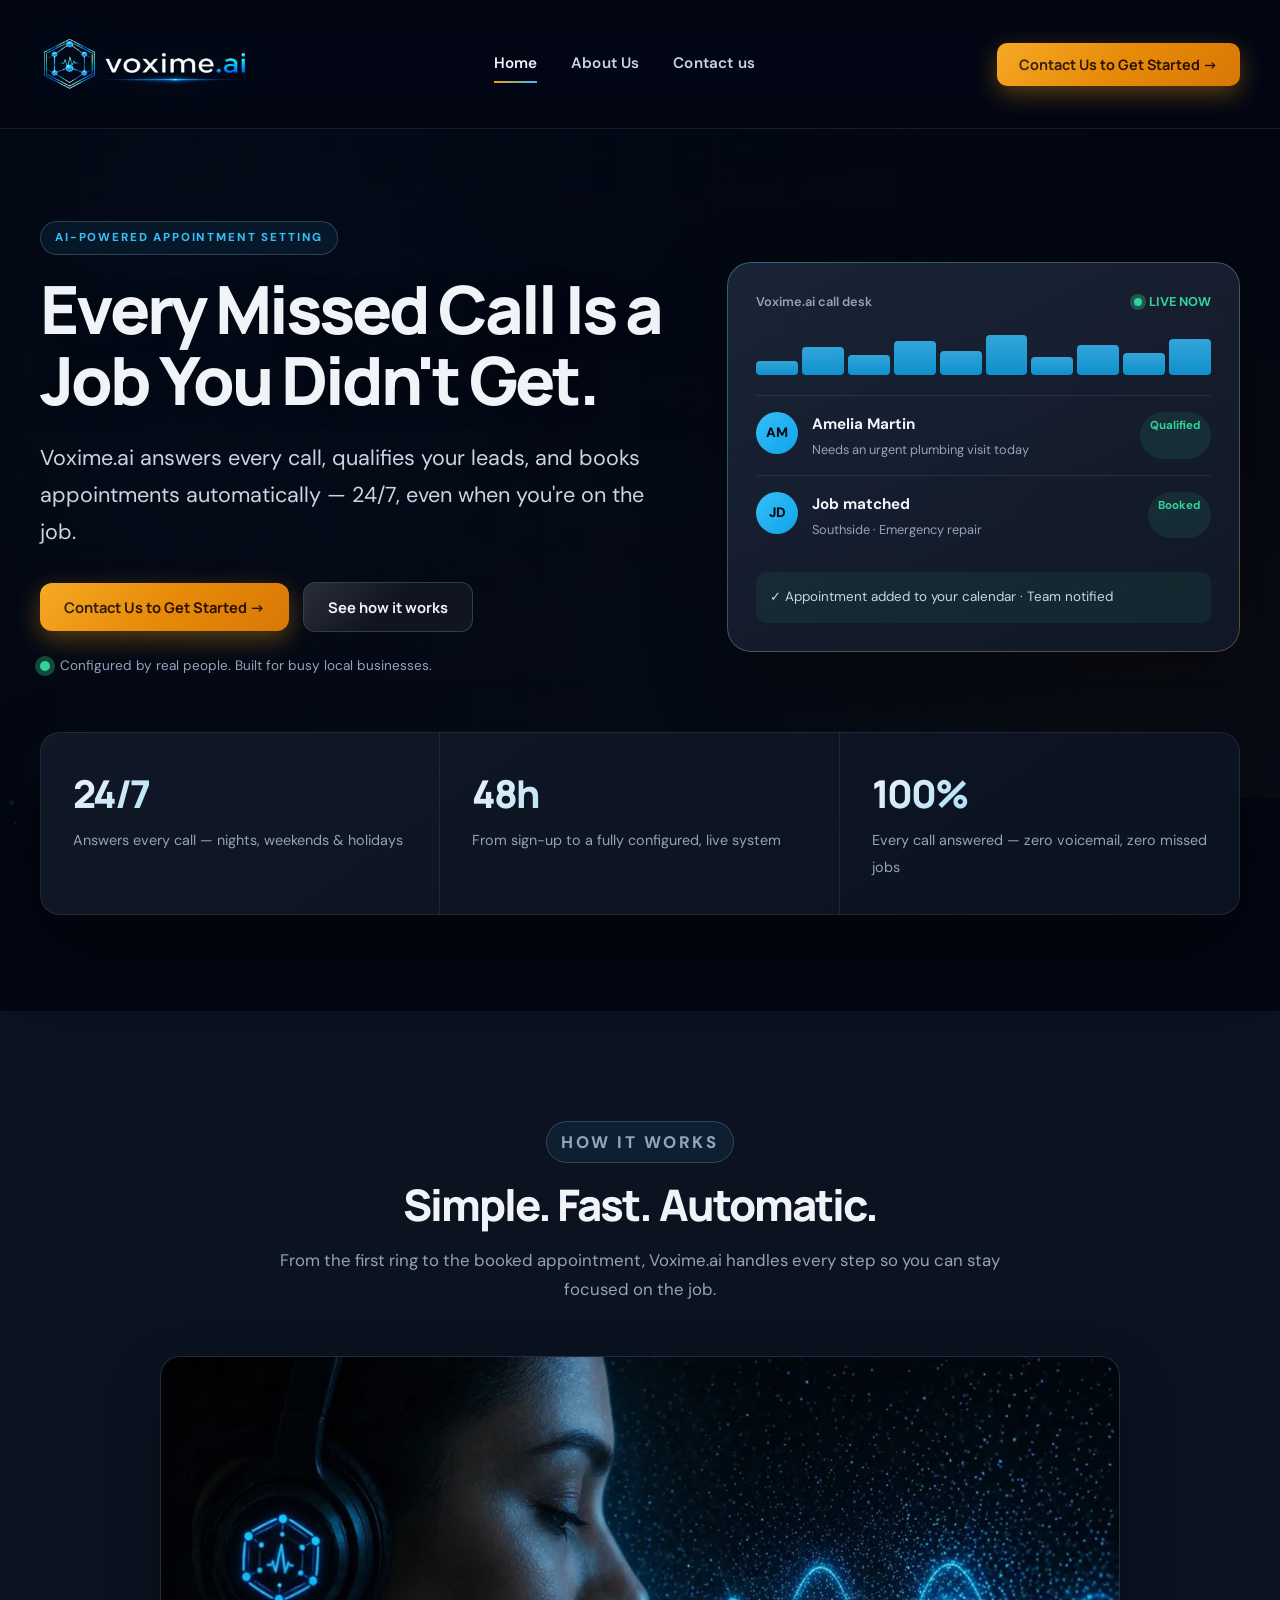
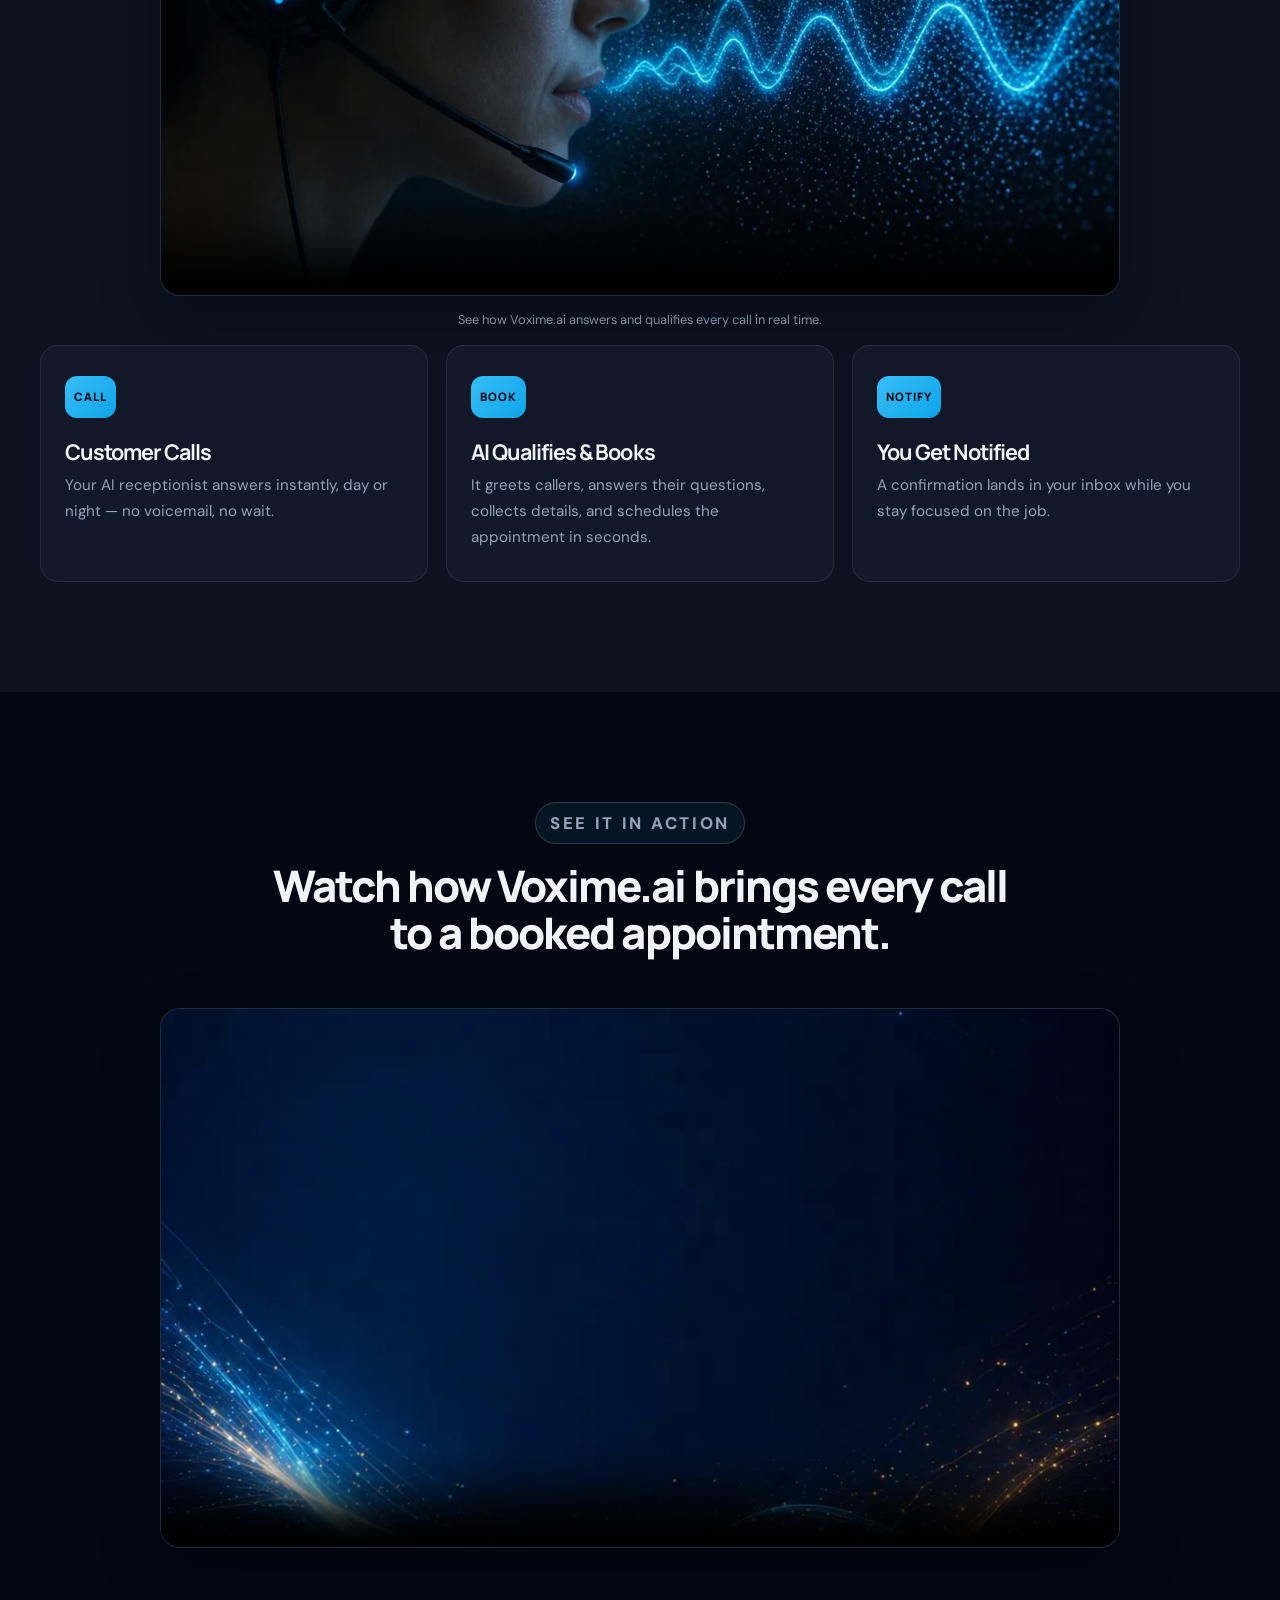
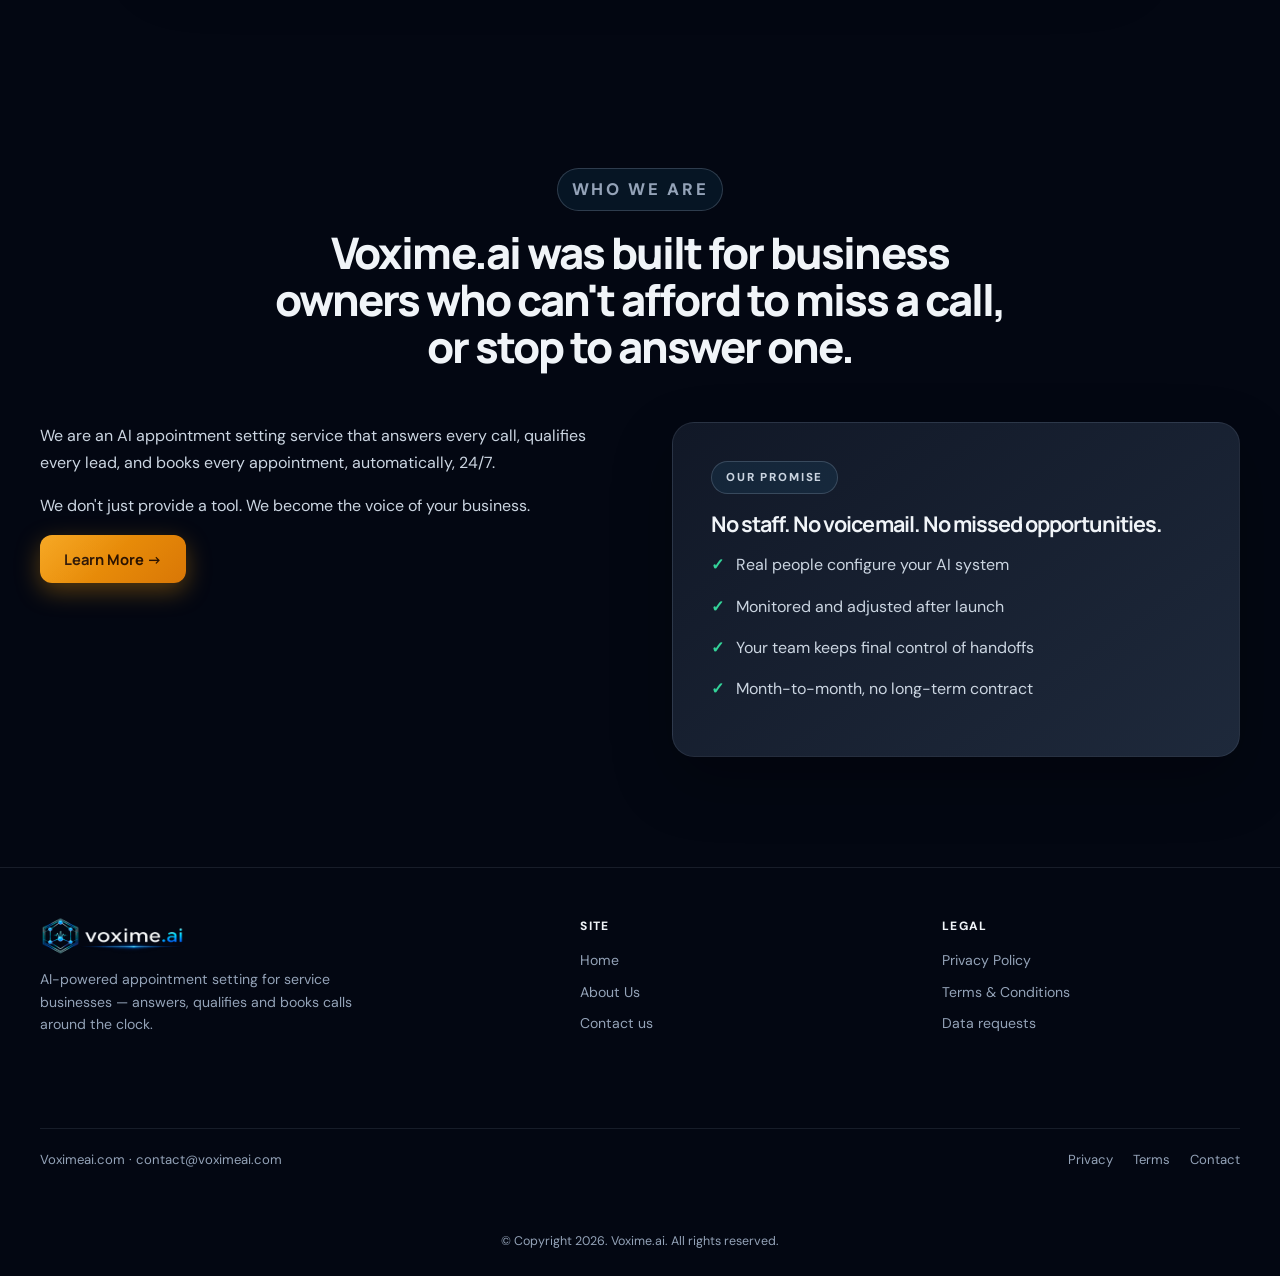
==== commit 2ad59cdc: "fixed logo issue" ====
--- a/index.html
+++ b/index.html
@@ -4,6 +4,7 @@
   <meta charset="utf-8">
   <meta name="viewport" content="width=device-width,initial-scale=1">
   <meta name="description" content="Voxime.ai answers every call, qualifies your leads, and books appointments automatically — 24/7.">
+  <meta name="theme-color" content="#030712">
   <title>Voxime.ai | Every Missed Call Is a Job You Didn't Get</title>
   <link rel="icon" type="image/x-icon" href="favicon.ico">
   <link rel="stylesheet" href="styles.css">
@@ -13,12 +14,11 @@
 
   <header class="header">
     <div class="container">
-      <a class="brand" href="index.html"><img src="assets/logo_original.png" alt="Voxime.ai" height="48"></a>
+      <a class="brand" href="index.html"><img src="assets/logo_transparent.png" alt="Voxime.ai" height="58"></a>
       <button class="menu" aria-label="Open navigation" aria-expanded="false">☰</button>
       <nav>
         <a aria-current="page" href="index.html">Home</a>
         <a href="about-us.html">About Us</a>
-        <a href="services.html">Services</a>
         <a href="contactus.html">Contact us</a>
       </nav>
       <a class="cta" href="contactus.html">Contact Us to Get Started →</a>
@@ -27,22 +27,25 @@
 
   <main>
     <section class="hero">
-      <img class="hero-bg" src="assets/background.png" alt="" aria-hidden="true" width="800" height="1200" onerror="this.style.display='none'">
-      <div class="glow-orb" aria-hidden="true" style="left:-6%;top:8%"></div>
-      <div class="glow-orb orb-2" aria-hidden="true" style="right:-8%;bottom:-6%"></div>
+      <div class="hero-scene" data-depth="0.05">
+        <img class="hero-bg" src="assets/background.png" alt="" aria-hidden="true" width="800" height="1200" onerror="this.style.display='none'">
+      </div>
+      <div class="glow-orb" aria-hidden="true" data-depth="0.03" style="left:-6%;top:8%"></div>
+      <div class="glow-orb orb-2" aria-hidden="true" data-depth="0.02" style="right:-8%;bottom:-6%"></div>
       <div class="container hero-grid">
         <div data-reveal>
           <p class="eyebrow">AI-powered appointment setting</p>
           <h1>Every Missed Call Is a Job You Didn't Get.</h1>
           <p class="lede">Voxime.ai answers every call, qualifies your leads, and books appointments automatically — 24/7, even when you're on the job.</p>
           <div class="hero-actions">
-            <a class="btn amber" href="contactus.html">Contact Us to Get Started →</a>
-            <a class="btn ghost" href="#how-it-works">See how it works</a>
+            <a class="btn amber magnetic" href="contactus.html">Contact Us to Get Started →</a>
+            <a class="btn ghost magnetic" href="#how-it-works">See how it works</a>
           </div>
           <p class="microcopy"><span class="dot"></span>Configured by real people. Built for busy local businesses.</p>
         </div>
 
         <aside class="product-card" aria-label="Live Voxime.ai call dashboard" data-reveal style="transition-delay:.1s">
+          <span class="glare" aria-hidden="true"></span>
           <div class="product-top"><span>Voxime.ai call desk</span><span class="live"><i class="pulse"></i>LIVE NOW</span></div>
           <div class="live-wave" aria-hidden="true">
             <i></i><i></i><i></i><i></i><i></i><i></i><i></i><i></i><i></i><i></i>
@@ -51,6 +54,25 @@
           <div class="call-row"><span class="avatar">JD</span><div><strong>Job matched</strong><p>Southside · Emergency repair</p></div><span class="status">Booked</span></div>
           <div class="insight">✓ Appointment added to your calendar · Team notified</div>
         </aside>
+      </div>
+    </section>
+
+    <section class="stats-strip">
+      <div class="container">
+        <div class="signal-bar" data-reveal>
+          <div class="signal">
+            <b data-count="24" data-suffix="/7">24/7</b>
+            <span>Answers every call — nights, weekends &amp; holidays</span>
+          </div>
+          <div class="signal">
+            <b data-count="48" data-suffix="h">48h</b>
+            <span>From sign-up to a fully configured, live system</span>
+          </div>
+          <div class="signal">
+            <b data-count="100" data-suffix="%">100%</b>
+            <span>Every call answered — zero voicemail, zero missed jobs</span>
+          </div>
+        </div>
       </div>
     </section>
 
@@ -114,7 +136,7 @@
           <div data-reveal>
             <p>We are an AI appointment setting service that answers every call, qualifies every lead, and books every appointment, automatically, 24/7.</p>
             <p>We don't just provide a tool. We become the voice of your business.</p>
-            <a class="btn amber" href="about-us.html">Learn More →</a>
+            <a class="btn amber magnetic" href="about-us.html">Learn More →</a>
           </div>
           <aside class="side-panel" data-reveal style="transition-delay:.1s">
             <p class="eyebrow">Our Promise</p>
@@ -134,26 +156,24 @@
   <footer class="footer">
     <div class="container">
       <div class="footer-brand">
-        <a class="brand" href="index.html"><img src="assets/logo_original.png" alt="Voxime.ai" height="48"></a>
+        <a class="brand" href="index.html"><img src="assets/logo_transparent.png" alt="Voxime.ai" height="40"></a>
         <p>AI-powered appointment setting for service businesses — answers, qualifies and books calls around the clock.</p>
       </div>
-      <div class="footer-cols">
-        <div class="footer-col">
-          <p>Site</p>
-          <a href="index.html">Home</a>
-          <a href="about-us.html">About Us</a>
-          <a href="services.html">Services</a>
-          <a href="contactus.html">Contact us</a>
-        </div>
-        <div class="footer-col">
-          <p>Legal</p>
-          <a href="privacy-policy.html">Privacy Policy</a>
-          <a href="contactus.html">Data requests</a>
-        </div>
+      <div class="footer-col">
+        <p>Site</p>
+        <a href="index.html">Home</a>
+        <a href="about-us.html">About Us</a>
+        <a href="contactus.html">Contact us</a>
+      </div>
+      <div class="footer-col">
+        <p>Legal</p>
+        <a href="privacy-policy.html">Privacy Policy</a>
+        <a href="terms-and-conditions.html">Terms &amp; Conditions</a>
+        <a href="contactus.html">Data requests</a>
       </div>
       <div class="footer-bottom">
         <span>Voximeai.com · contact@voximeai.com</span>
-        <span class="footer-links"><a href="privacy-policy.html">Privacy</a><a href="contactus.html">Contact</a></span>
+        <span class="footer-links"><a href="privacy-policy.html">Privacy</a><a href="terms-and-conditions.html">Terms</a><a href="contactus.html">Contact</a></span>
       </div>
       <div class="footer-copyright">
         © Copyright 2026. Voxime.ai. All rights reserved.
--- a/styles.css
+++ b/styles.css
@@ -243,11 +243,17 @@
   box-shadow:0 12px 40px rgba(0,0,0,.35);
 }
 .voxime-scope .header .container {
-  height:92px;
+  height:128px;
   display:flex;
   align-items:center;
   justify-content:space-between;
-  gap:28px;
+  gap:32px;
+}
+.voxime-scope .header .cta {
+  padding:12px 22px;
+  font-size:.9rem;
+  border-radius:10px;
+  white-space:nowrap;
 }
 .voxime-scope .brand {
   display:flex;
@@ -258,16 +264,22 @@
   color:var(--vox-text);
 }
 .voxime-scope .brand b { color:var(--vox-sky); font-weight:800; }
-.voxime-scope .brand img { height:54px; width:auto; }
-.voxime-scope .footer-brand .brand img { height:46px; }
+.voxime-scope .brand img {
+  height:58px;
+  width:auto;
+  object-fit:contain;
+  filter:drop-shadow(0 0 18px rgba(56,189,248,.08));
+}
+.voxime-scope .footer-brand .brand img { height:40px; filter:none; }
 
 .voxime-scope nav {
   display:flex;
   align-items:center;
-  gap:32px;
-  color:var(--vox-text-3);
-  font-size:.92rem;
+  gap:34px;
+  color:var(--vox-text-2);
+  font-size:.95rem;
   font-weight:600;
+  letter-spacing:.01em;
 }
 .voxime-scope nav a {
   position:relative;
@@ -319,7 +331,8 @@
 .voxime-scope .hero {
   position:relative;
   overflow:hidden;
-  padding:110px 0 100px;
+  padding:92px 0 104px;
+  perspective:1200px;
   background:
     radial-gradient(circle at 10% 20%, rgba(56,189,248,.10) 0%, transparent 35%),
     radial-gradient(circle at 90% 80%, rgba(245,158,11,.08) 0%, transparent 35%),
@@ -434,7 +447,7 @@
   border:1px solid var(--vox-line);
   box-shadow:var(--vox-shadow-lg);
   transform-style:preserve-3d;
-  transition:transform .4s var(--vox-ease), box-shadow .4s;
+  transition:transform .16s ease-out, box-shadow .4s var(--vox-ease);
 }
 .voxime-scope .product-card:hover {
   transform:perspective(1000px) rotateX(2deg) rotateY(-2deg) translateZ(8px);
@@ -553,6 +566,7 @@
 
 /* ---- Sections ---- */
 .voxime-scope .section { padding:110px 0; position:relative; }
+.voxime-scope section[id] { scroll-margin-top:150px; }
 .voxime-scope .tint { background:var(--vox-navy); }
 .voxime-scope .section-head { max-width:760px; margin:0 auto 52px; text-align:center; }
 .voxime-scope .section-head p { color:var(--vox-text-3); font-size:1.05rem; }
@@ -615,15 +629,18 @@
   display:inline-flex;
   align-items:center;
   justify-content:center;
-  width:42px;
+  width:auto;
+  min-width:42px;
   height:42px;
+  padding:0 9px;
   border-radius:12px;
   margin-bottom:22px;
   background:linear-gradient(135deg, var(--vox-sky), var(--vox-sky-deep));
   color:var(--vox-void);
-  font:800 .78rem 'Manrope',sans-serif;
+  font:800 .72rem 'Manrope',sans-serif;
   text-transform:uppercase;
-  letter-spacing:.1em;
+  letter-spacing:.08em;
+  white-space:nowrap;
 }
 .voxime-scope .flow h3 { color:var(--vox-text); }
 .voxime-scope .flow p { margin:0; color:var(--vox-text-3); font-size:.95rem; }
@@ -744,6 +761,7 @@
   margin:0 auto 18px;
   border-radius:50%;
   padding:4px;
+  overflow:hidden;
   background:linear-gradient(135deg, var(--vox-sky), var(--vox-amber));
   box-shadow:0 12px 40px rgba(0,0,0,.25);
   transition:transform .35s var(--vox-ease), box-shadow .35s;
@@ -755,6 +773,7 @@
   width:calc(100% - 2px);
   height:calc(100% - 2px);
   object-fit:cover;
+  object-position:center 24%;
   border-radius:50%;
   border:2px solid var(--vox-navy-2);
   filter:grayscale(15%) contrast(1.05);
@@ -809,15 +828,14 @@
   width:min(420px, 40vw);
   opacity:.22;
 }
-.voxime-scope .contact-split { align-items:stretch; }
+.voxime-scope .contact-split { align-items:start; }
 .voxime-scope .contact-visual {
   display:flex;
   flex-direction:column;
   gap:32px;
-  justify-content:center;
+  justify-content:flex-start;
 }
 .voxime-scope .contact-copy { min-width:0; }
-.voxime-scope .contact-split { align-items:center; }
 .voxime-scope .video-embed {
   max-width:960px;
   margin:0 auto;
@@ -1073,12 +1091,13 @@
   color:var(--vox-text-3);
 }
 .voxime-scope .footer .container {
-  display:flex;
-  justify-content:space-between;
-  align-items:flex-start;
-  flex-wrap:wrap;
-  gap:32px;
-}
+  display:grid;
+  grid-template-columns:1.6fr 1fr 1fr;
+  align-items:start;
+  gap:44px 64px;
+}
+.voxime-scope .footer-bottom { grid-column:1 / -1; }
+.voxime-scope .footer-copyright { grid-column:1 / -1; }
 .voxime-scope .footer-brand { max-width:320px; }
 .voxime-scope .footer-brand .brand { color:var(--vox-text); margin-bottom:12px; }
 .voxime-scope .footer-brand p { color:var(--vox-text-3); font-size:.88rem; line-height:1.6; }
@@ -1224,6 +1243,7 @@
 /* ---- Policy / TOC ---- */
 .voxime-scope .policy { max-width:900px; }
 .voxime-scope .policy h2 { margin-top:48px; font-size:1.6rem; }
+.voxime-scope.terms-page .policy > .card + h2 { margin-top:64px; }
 .voxime-scope .policy h2:first-of-type { margin-top:0; }
 .voxime-scope .toc { display:grid; grid-template-columns:1fr 1fr; gap:10px; padding:24px 0; }
 .voxime-scope .toc a { color:var(--vox-sky); font-weight:600; padding:6px 0; transition:color .2s; }
@@ -1260,6 +1280,8 @@
 }
 
 @media(max-width:800px){
+  .voxime-scope .header .container { height:104px; gap:16px; }
+  .voxime-scope .brand img { height:52px; }
   .voxime-scope .header .cta { display:none; }
   .voxime-scope .menu { display:block; }
   .voxime-scope .header nav {
@@ -1285,7 +1307,7 @@
   .voxime-scope .plans { grid-template-columns:1fr; }
   .voxime-scope .flow { grid-template-columns:1fr; }
   .voxime-scope .grid, .voxime-scope .team-grid, .voxime-scope .testimonials { grid-template-columns:1fr; }
-  .voxime-scope .footer .container { flex-direction:column; }
+  .voxime-scope .footer .container { grid-template-columns:1fr; gap:40px; }
   .voxime-scope .footer-cols { gap:36px; }
 }
 
@@ -1310,3 +1332,108 @@
   .voxime-scope .hero-illustration { display:none; }
   .voxime-scope .hero-with-image { min-height:auto; padding:110px 0 100px; }
 }
+
+/* ======================================================================
+   VOXIME.AI — 3D / MOUSE-DRIVEN MOTION (same stack, scoped to .voxime-scope)
+   ====================================================================== */
+
+/* ---- Hero parallax layers ---- */
+.voxime-scope .hero-scene {
+  position:absolute;
+  inset:0;
+  z-index:0;
+  pointer-events:none;
+  will-change:transform;
+}
+.voxime-scope [data-depth] { will-change:transform; }
+
+/* ---- Stats strip (overlaps hero edge) ---- */
+.voxime-scope .stats-strip {
+  position:relative;
+  z-index:3;
+  margin-top:-66px;
+  padding:0 0 96px;
+}
+.voxime-scope .signal-bar {
+  box-shadow:0 34px 80px rgba(0,0,0,.42);
+}
+@media(max-width:700px){
+  .voxime-scope .stats-strip { margin-top:-40px; padding:0 0 72px; }
+}
+@media(max-width:520px){
+  .voxime-scope .stats-strip { margin-top:0; }
+}
+
+/* ---- Snappier 3D tilt timing for tilt-enabled cards ---- */
+.voxime-scope .card,
+.voxime-scope .plan,
+.voxime-scope .team-card,
+.voxime-scope .flow > div {
+  transition:transform .18s ease-out, box-shadow .35s var(--vox-ease), border-color .35s;
+}
+
+/* ---- Glare sweep on 3D cards ---- */
+.voxime-scope .glare {
+  position:absolute;
+  inset:0;
+  border-radius:inherit;
+  pointer-events:none;
+  opacity:0;
+  z-index:1;
+  transition:opacity .3s;
+  mix-blend-mode:soft-light;
+}
+.voxime-scope .product-card .glare { z-index:2; }
+.voxime-scope .product-card:hover .glare,
+.voxime-scope .card:hover .glare,
+.voxime-scope .flow > div:hover .glare { opacity:.55; }
+
+/* ---- Magnetic buttons ---- */
+.voxime-scope .magnetic {
+  transition:transform .14s ease-out, box-shadow .25s var(--vox-ease), background .2s, border-color .2s;
+  will-change:transform;
+}
+
+/* ---- Cursor glow (desktop, motion-aware) ---- */
+.vox-cursor {
+  position:fixed;
+  top:0;
+  left:0;
+  width:600px;
+  height:600px;
+  margin:-300px 0 0 -300px;
+  border-radius:50%;
+  background:radial-gradient(circle, rgba(56,189,248,.11) 0%, rgba(245,158,11,.05) 42%, transparent 68%);
+  pointer-events:none;
+  z-index:9998;
+  opacity:0;
+  mix-blend-mode:screen;
+  transition:opacity .45s ease;
+  will-change:transform;
+}
+.vox-cursor.on { opacity:1; }
+.vox-cursor.hover {
+  background:radial-gradient(circle, rgba(56,189,248,.17) 0%, rgba(245,158,11,.08) 42%, transparent 68%);
+}
+
+/* ---- Scroll progress bar ---- */
+.vox-progress {
+  position:fixed;
+  top:0;
+  left:0;
+  width:100%;
+  height:3px;
+  background:linear-gradient(90deg, var(--vox-sky), var(--vox-amber));
+  transform-origin:0 50%;
+  transform:scaleX(0);
+  z-index:60;
+  pointer-events:none;
+}
+
+/* ---- Reduced-motion guards for new effects ---- */
+@media (prefers-reduced-motion: reduce){
+  .vox-cursor { display:none; }
+  .vox-progress { display:none; }
+  .voxime-scope [data-depth] { will-change:auto; }
+  .voxime-scope .magnetic { transition:none; }
+}
